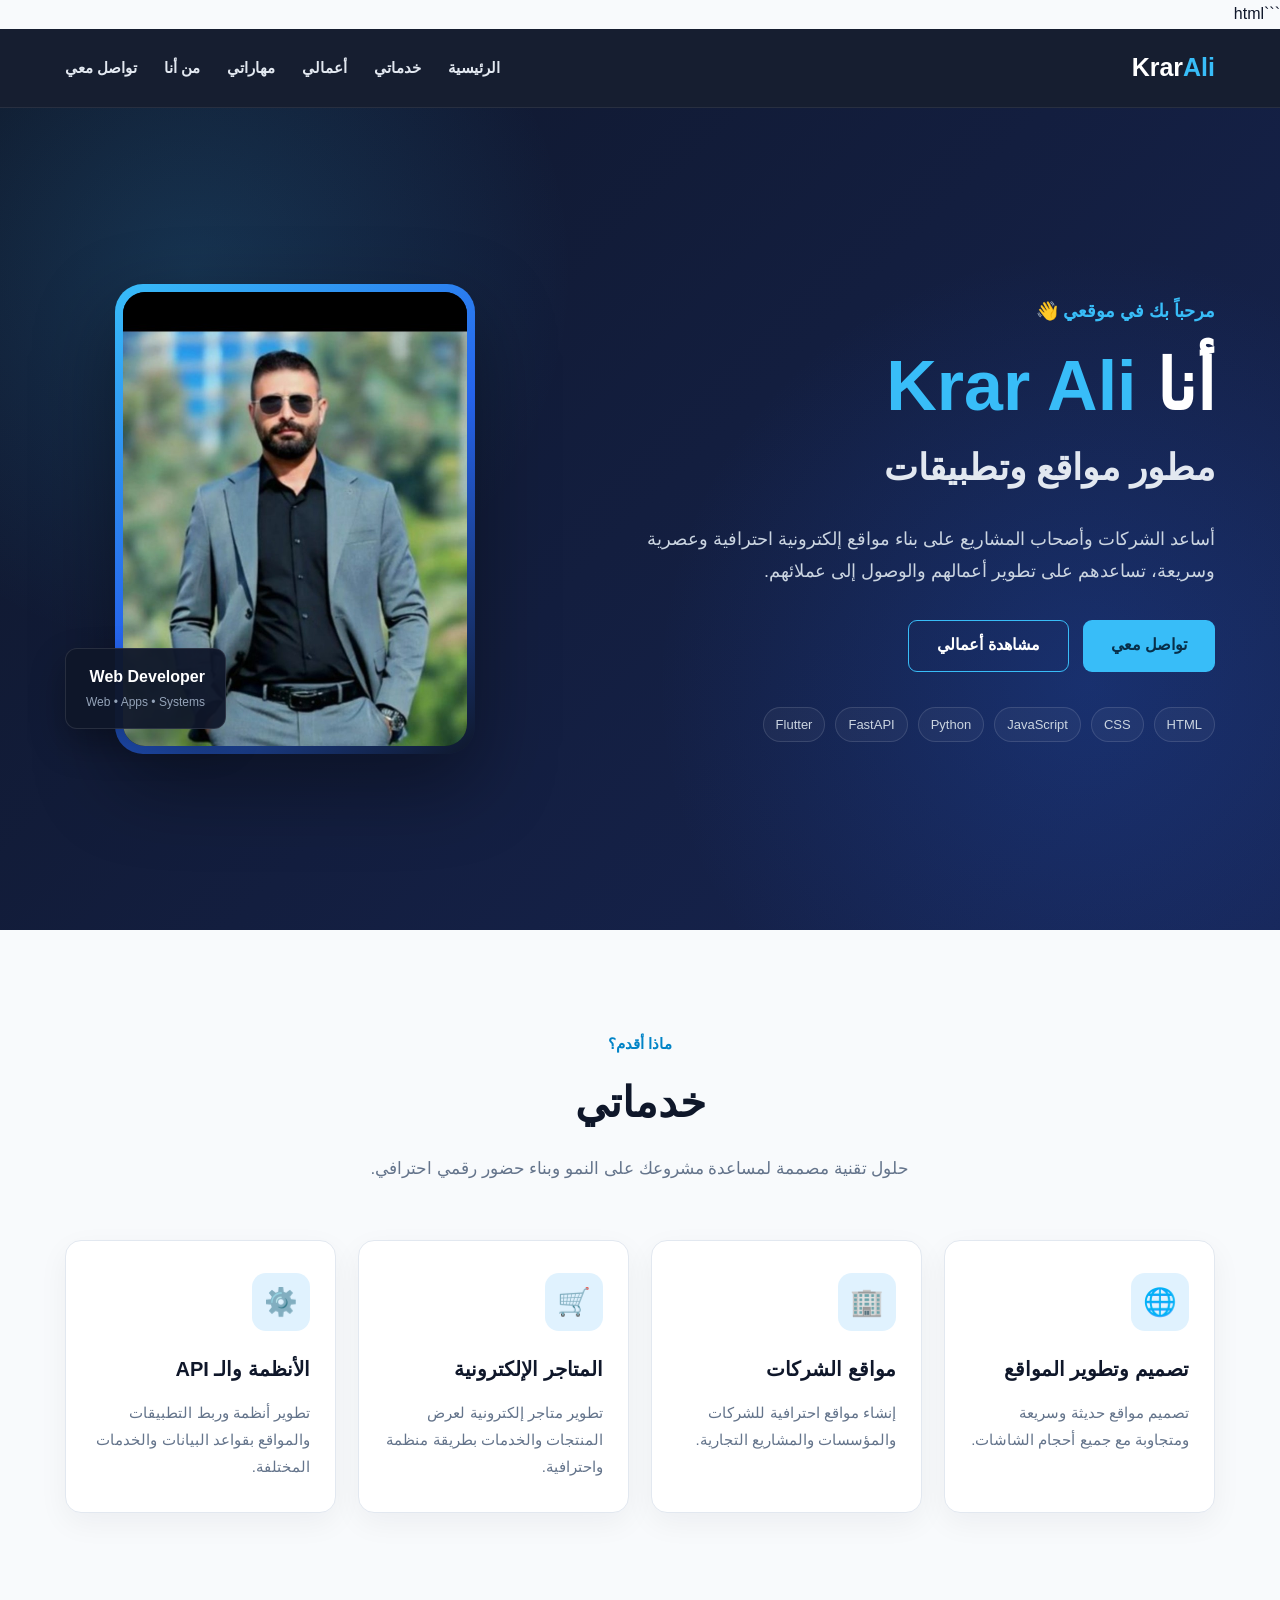
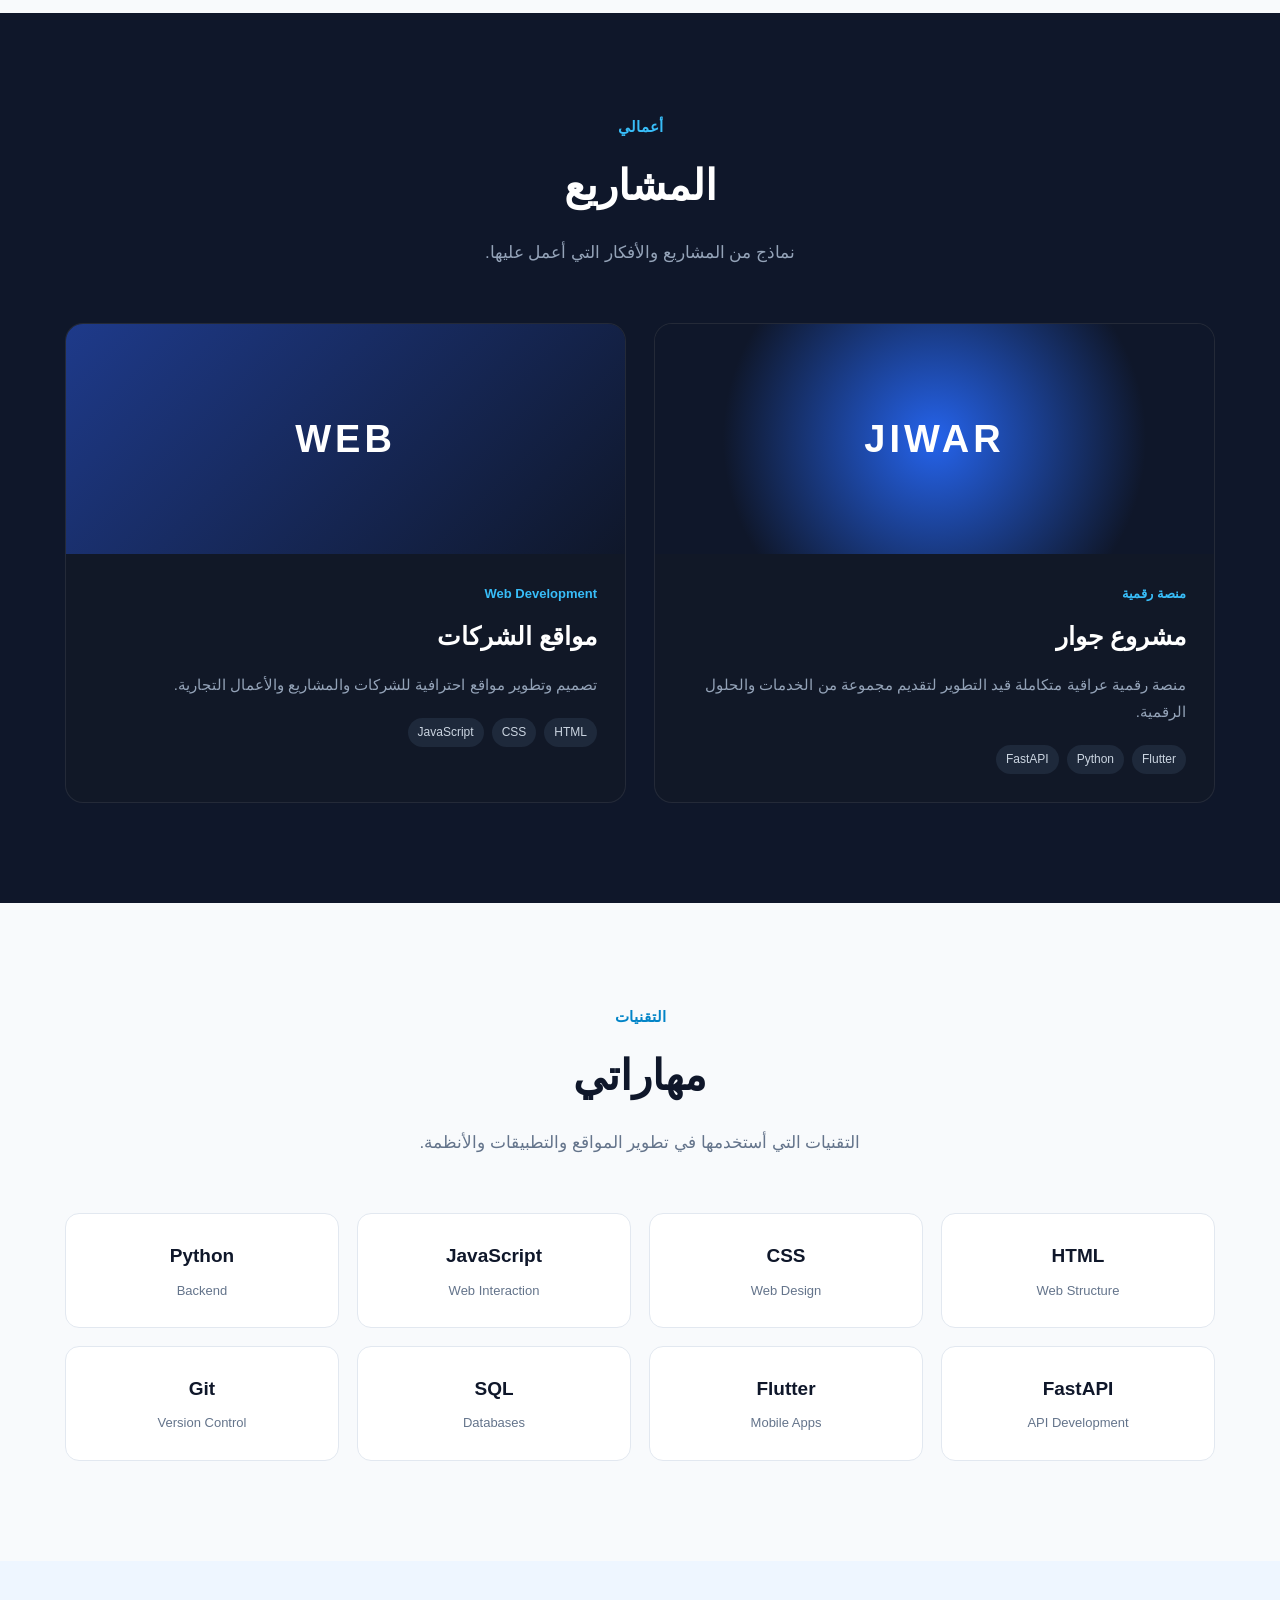
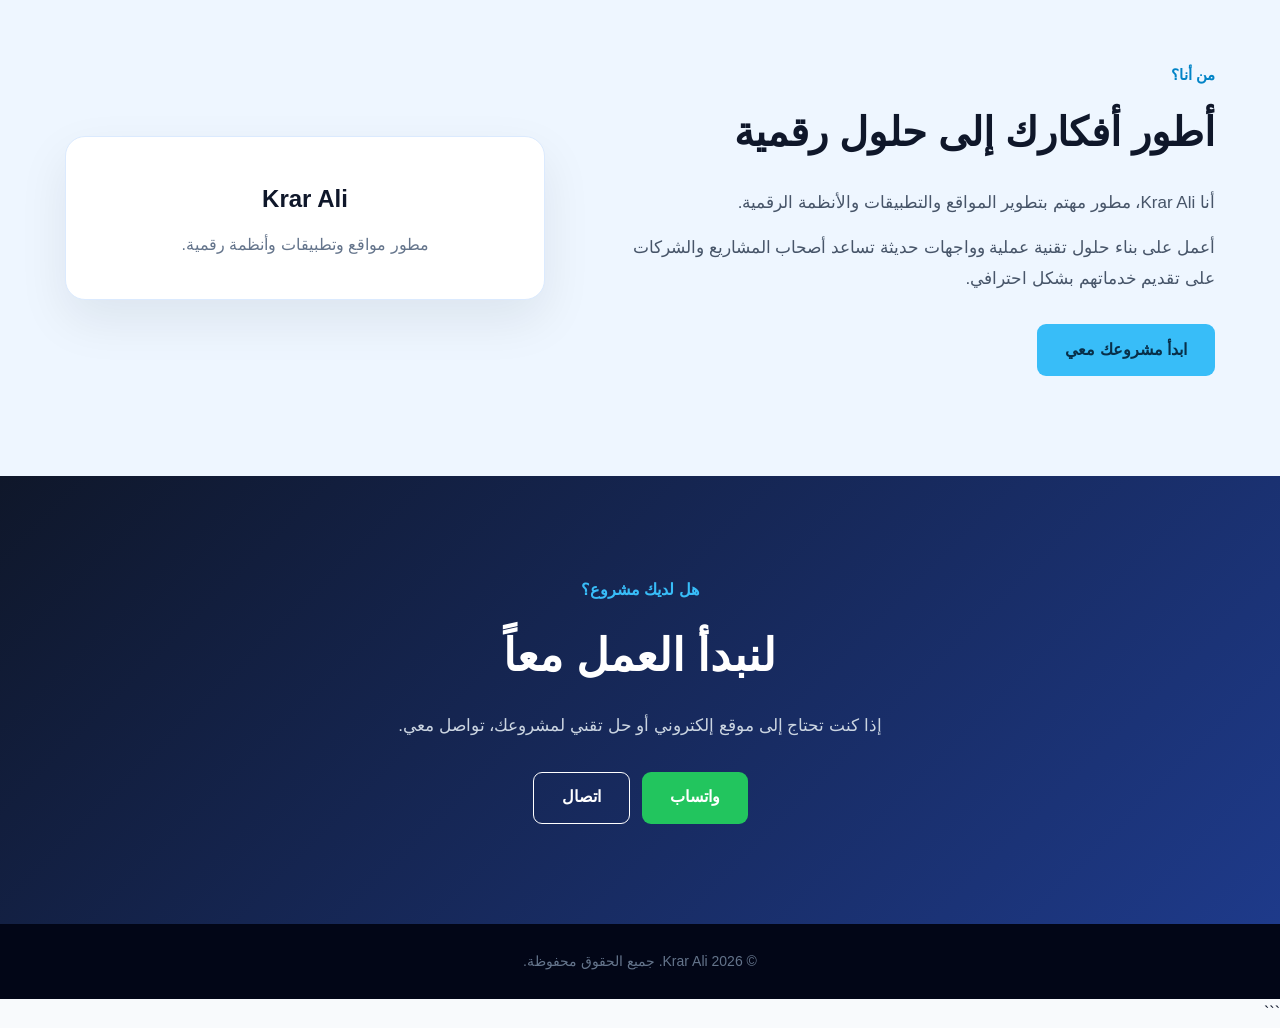
==== index.html @ bf72c44e "Initial portfolio" ====
```html
<!DOCTYPE html>
<html lang="ar" dir="rtl">

<head>
    <meta charset="UTF-8">
    <meta name="viewport" content="width=device-width, initial-scale=1.0">

    <meta
        name="description"
        content="Krar Ali - مطور مواقع وتطبيقات وأنظمة رقمية"
    >

    <meta
        name="author"
        content="Krar Ali"
    >

    <title>Krar Ali | مطور مواقع وتطبيقات</title>

    <link rel="stylesheet" href="style.css">
</head>

<body>

    <!-- =========================================
         Header
    ========================================== -->

    <header class="header">

        <div class="container nav-container">

            <a href="#home" class="logo">
                Krar<span>Ali</span>
            </a>

            <nav class="navbar">

                <a href="#home">الرئيسية</a>
                <a href="#services">خدماتي</a>
                <a href="#projects">أعمالي</a>
                <a href="#skills">مهاراتي</a>
                <a href="#about">من أنا</a>
                <a href="#contact">تواصل معي</a>

            </nav>

        </div>

    </header>


    <!-- =========================================
         Main
    ========================================== -->

    <main>


        <!-- =====================================
             Hero
        ====================================== -->

        <section id="home" class="hero">

            <div class="container hero-container">

                <div class="hero-content">

                    <span class="hero-small-title">
                        مرحباً بك في موقعي 👋
                    </span>

                    <h1>
                        أنا <span>Krar Ali</span>
                    </h1>

                    <h2>
                        مطور مواقع وتطبيقات
                    </h2>

                    <p class="hero-description">
                        أساعد الشركات وأصحاب المشاريع على بناء
                        مواقع إلكترونية احترافية وعصرية وسريعة،
                        تساعدهم على تطوير أعمالهم والوصول إلى عملائهم.
                    </p>


                    <div class="hero-buttons">

                        <a
                            href="#contact"
                            class="btn btn-primary"
                        >
                            تواصل معي
                        </a>

                        <a
                            href="#projects"
                            class="btn btn-outline"
                        >
                            مشاهدة أعمالي
                        </a>

                    </div>


                    <div class="hero-tech">

                        <span>HTML</span>
                        <span>CSS</span>
                        <span>JavaScript</span>
                        <span>Python</span>
                        <span>FastAPI</span>
                        <span>Flutter</span>

                    </div>

                </div>


                <!-- =================================
                     Profile Image
                ================================== -->

                <div class="hero-profile">

                    <div class="profile-frame">

                        <img
                            src="images/23617.jpg"
                            alt="Krar Ali - مطور مواقع وتطبيقات"
                            class="profile-image"
                        >

                    </div>


                    <div class="profile-badge">

                        <strong>
                            Web Developer
                        </strong>

                        <span>
                            Web • Apps • Systems
                        </span>

                    </div>

                </div>

            </div>

        </section>


        <!-- =====================================
             Services
        ====================================== -->

        <section id="services" class="section">

            <div class="container">

                <div class="section-title">

                    <span>
                        ماذا أقدم؟
                    </span>

                    <h2>
                        خدماتي
                    </h2>

                    <p>
                        حلول تقنية مصممة لمساعدة مشروعك على النمو
                        وبناء حضور رقمي احترافي.
                    </p>

                </div>


                <div class="services-grid">


                    <article class="service-card">

                        <div class="service-icon">
                            🌐
                        </div>

                        <h3>
                            تصميم وتطوير المواقع
                        </h3>

                        <p>
                            تصميم مواقع حديثة وسريعة ومتجاوبة
                            مع جميع أحجام الشاشات.
                        </p>

                    </article>


                    <article class="service-card">

                        <div class="service-icon">
                            🏢
                        </div>

                        <h3>
                            مواقع الشركات
                        </h3>

                        <p>
                            إنشاء مواقع احترافية للشركات والمؤسسات
                            والمشاريع التجارية.
                        </p>

                    </article>


                    <article class="service-card">

                        <div class="service-icon">
                            🛒
                        </div>

                        <h3>
                            المتاجر الإلكترونية
                        </h3>

                        <p>
                            تطوير متاجر إلكترونية لعرض المنتجات
                            والخدمات بطريقة منظمة واحترافية.
                        </p>

                    </article>


                    <article class="service-card">

                        <div class="service-icon">
                            ⚙️
                        </div>

                        <h3>
                            الأنظمة والـ API
                        </h3>

                        <p>
                            تطوير أنظمة وربط التطبيقات والمواقع
                            بقواعد البيانات والخدمات المختلفة.
                        </p>

                    </article>

                </div>

            </div>

        </section>


        <!-- =====================================
             Projects
        ====================================== -->

        <section
            id="projects"
            class="section section-dark"
        >

            <div class="container">

                <div class="section-title">

                    <span>
                        أعمالي
                    </span>

                    <h2>
                        المشاريع
                    </h2>

                    <p>
                        نماذج من المشاريع والأفكار التي أعمل عليها.
                    </p>

                </div>


                <div class="projects-grid">


                    <!-- مشروع جوار -->

                    <article class="project-card">

                        <div class="project-image project-jiwar">

                            <span>
                                JIWAR
                            </span>

                        </div>


                        <div class="project-content">

                            <span class="project-category">
                                منصة رقمية
                            </span>

                            <h3>
                                مشروع جوار
                            </h3>

                            <p>
                                منصة رقمية عراقية متكاملة قيد التطوير
                                لتقديم مجموعة من الخدمات والحلول الرقمية.
                            </p>


                            <div class="project-tags">

                                <span>
                                    Flutter
                                </span>

                                <span>
                                    Python
                                </span>

                                <span>
                                    FastAPI
                                </span>

                            </div>

                        </div>

                    </article>


                    <!-- مشروع المواقع -->

                    <article class="project-card">

                        <div class="project-image">

                            <span>
                                WEB
                            </span>

                        </div>


                        <div class="project-content">

                            <span class="project-category">
                                Web Development
                            </span>

                            <h3>
                                مواقع الشركات
                            </h3>

                            <p>
                                تصميم وتطوير مواقع احترافية للشركات
                                والمشاريع والأعمال التجارية.
                            </p>


                            <div class="project-tags">

                                <span>
                                    HTML
                                </span>

                                <span>
                                    CSS
                                </span>

                                <span>
                                    JavaScript
                                </span>

                            </div>

                        </div>

                    </article>

                </div>

            </div>

        </section>


        <!-- =====================================
             Skills
        ====================================== -->

        <section id="skills" class="section">

            <div class="container">

                <div class="section-title">

                    <span>
                        التقنيات
                    </span>

                    <h2>
                        مهاراتي
                    </h2>

                    <p>
                        التقنيات التي أستخدمها في تطوير المواقع
                        والتطبيقات والأنظمة.
                    </p>

                </div>


                <div class="skills-grid">


                    <div class="skill">

                        <strong>
                            HTML
                        </strong>

                        <span>
                            Web Structure
                        </span>

                    </div>


                    <div class="skill">

                        <strong>
                            CSS
                        </strong>

                        <span>
                            Web Design
                        </span>

                    </div>


                    <div class="skill">

                        <strong>
                            JavaScript
                        </strong>

                        <span>
                            Web Interaction
                        </span>

                    </div>


                    <div class="skill">

                        <strong>
                            Python
                        </strong>

                        <span>
                            Backend
                        </span>

                    </div>


                    <div class="skill">

                        <strong>
                            FastAPI
                        </strong>

                        <span>
                            API Development
                        </span>

                    </div>


                    <div class="skill">

                        <strong>
                            Flutter
                        </strong>

                        <span>
                            Mobile Apps
                        </span>

                    </div>


                    <div class="skill">

                        <strong>
                            SQL
                        </strong>

                        <span>
                            Databases
                        </span>

                    </div>


                    <div class="skill">

                        <strong>
                            Git
                        </strong>

                        <span>
                            Version Control
                        </span>

                    </div>

                </div>

            </div>

        </section>


        <!-- =====================================
             About
        ====================================== -->

        <section
            id="about"
            class="section about-section"
        >

            <div class="container about-container">


                <div class="about-content">

                    <span class="section-label">
                        من أنا؟
                    </span>

                    <h2>
                        أطور أفكارك إلى حلول رقمية
                    </h2>

                    <p>
                        أنا Krar Ali، مطور مهتم بتطوير المواقع
                        والتطبيقات والأنظمة الرقمية.
                    </p>

                    <p>
                        أعمل على بناء حلول تقنية عملية وواجهات
                        حديثة تساعد أصحاب المشاريع والشركات
                        على تقديم خدماتهم بشكل احترافي.
                    </p>

                    <a
                        href="#contact"
                        class="btn btn-primary"
                    >
                        ابدأ مشروعك معي
                    </a>

                </div>


                <div class="about-box">

                    <h3>
                        Krar Ali
                    </h3>

                    <p>
                        مطور مواقع وتطبيقات وأنظمة رقمية.
                    </p>

                </div>

            </div>

        </section>


        <!-- =====================================
             Contact
        ====================================== -->

        <section
            id="contact"
            class="contact-section"
        >

            <div class="container">

                <div class="contact-content">

                    <span>
                        هل لديك مشروع؟
                    </span>

                    <h2>
                        لنبدأ العمل معاً
                    </h2>

                    <p>
                        إذا كنت تحتاج إلى موقع إلكتروني أو
                        حل تقني لمشروعك، تواصل معي.
                    </p>


                    <div class="contact-buttons">

                        <a
                            href="https://wa.me/9647760785695"
                            target="_blank"
                            rel="noopener noreferrer"
                            class="btn btn-whatsapp"
                        >
                            واتساب
                        </a>


                        <a
                            href="tel:+9647760785695"
                            class="btn btn-outline-light"
                        >
                            اتصال
                        </a>

                    </div>

                </div>

            </div>

        </section>

    </main>


    <!-- =========================================
         Footer
    ========================================== -->

    <footer class="footer">

        <div class="container">

            <p>
                © 2026 Krar Ali. جميع الحقوق محفوظة.
            </p>

        </div>

    </footer>


    <!-- JavaScript -->

    <script src="script.js"></script>

</body>

</html>
```
---- style.css ----
/* =========================================
   Reset
========================================= */

* {
    margin: 0;
    padding: 0;
    box-sizing: border-box;
}

html {
    scroll-behavior: smooth;
}

body {
    font-family: Arial, "Tahoma", sans-serif;
    background: #f8fafc;
    color: #0f172a;
    line-height: 1.8;
}

a {
    text-decoration: none;
}

img {
    display: block;
    max-width: 100%;
}

.container {
    width: min(1150px, 90%);
    margin: 0 auto;
}


/* =========================================
   Header
========================================= */

.header {
    position: sticky;
    top: 0;
    z-index: 1000;

    background: rgba(15, 23, 42, 0.97);
    border-bottom: 1px solid rgba(255, 255, 255, 0.08);

    backdrop-filter: blur(12px);
}

.nav-container {
    min-height: 78px;

    display: flex;
    align-items: center;
    justify-content: space-between;
}

.logo {
    color: #ffffff;
    font-size: 25px;
    font-weight: 800;
}

.logo span {
    color: #38bdf8;
}

.navbar {
    display: flex;
    align-items: center;
    gap: 27px;
}

.navbar a {
    color: #e2e8f0;
    font-size: 15px;
    font-weight: 600;
    transition: color 0.3s ease;
}

.navbar a:hover {
    color: #38bdf8;
}


/* =========================================
   Hero
========================================= */

.hero {
    min-height: calc(100vh - 78px);

    display: flex;
    align-items: center;

    background:
        radial-gradient(
            circle at 15% 20%,
            rgba(56, 189, 248, 0.16),
            transparent 30%
        ),
        radial-gradient(
            circle at 85% 70%,
            rgba(37, 99, 235, 0.22),
            transparent 35%
        ),
        linear-gradient(
            135deg,
            #0f172a,
            #172554
        );

    color: #ffffff;
}

.hero-container {
    display: grid;
    grid-template-columns: 1.15fr 0.85fr;

    align-items: center;

    gap: 70px;

    padding: 80px 0;
}

.hero-content {
    max-width: 680px;
}

.hero-small-title {
    display: inline-block;

    color: #38bdf8;
    font-size: 18px;
    font-weight: 700;

    margin-bottom: 18px;
}

.hero h1 {
    font-size: clamp(45px, 6vw, 70px);
    line-height: 1.15;

    margin-bottom: 10px;
}

.hero h1 span {
    color: #38bdf8;
}

.hero h2 {
    color: #e2e8f0;

    font-size: clamp(25px, 3vw, 36px);

    margin-bottom: 22px;
}

.hero-description {
    color: #cbd5e1;
    font-size: 18px;

    max-width: 650px;

    margin-bottom: 32px;
}

.hero-buttons {
    display: flex;
    flex-wrap: wrap;
    gap: 14px;
}

.btn {
    min-height: 52px;

    display: inline-flex;
    align-items: center;
    justify-content: center;

    padding: 0 28px;

    border-radius: 9px;

    font-weight: 700;

    transition: 0.3s ease;
}

.btn-primary {
    background: #38bdf8;
    color: #082f49;
}

.btn-primary:hover {
    background: #7dd3fc;
    transform: translateY(-3px);
}

.btn-outline {
    color: #ffffff;
    border: 1px solid #38bdf8;
}

.btn-outline:hover {
    background: #38bdf8;
    color: #082f49;
}

.hero-tech {
    display: flex;
    flex-wrap: wrap;
    gap: 10px;

    margin-top: 35px;
}

.hero-tech span {
    padding: 5px 12px;

    border: 1px solid rgba(255, 255, 255, 0.12);
    border-radius: 20px;

    color: #cbd5e1;

    font-size: 13px;

    background: rgba(255, 255, 255, 0.04);
}


/* =========================================
   Profile
========================================= */

.hero-profile {
    position: relative;

    display: flex;
    align-items: center;
    justify-content: center;
}

.profile-frame {
    width: 360px;
    height: 470px;

    padding: 8px;

    border-radius: 28px;

    background:
        linear-gradient(
            145deg,
            #38bdf8,
            #2563eb,
            #0f172a
        );

    box-shadow:
        0 30px 80px rgba(0, 0, 0, 0.38);
}

.profile-image {
    width: 100%;
    height: 100%;

    object-fit: cover;
    object-position: center top;

    border-radius: 22px;

    background: #111827;
}

.profile-badge {
    position: absolute;

    bottom: 25px;
    left: 0;

    display: flex;
    flex-direction: column;

    padding: 14px 20px;

    border-radius: 12px;

    background: rgba(15, 23, 42, 0.95);

    border: 1px solid rgba(255, 255, 255, 0.1);

    box-shadow:
        0 15px 35px rgba(0, 0, 0, 0.3);
}

.profile-badge strong {
    color: #ffffff;
}

.profile-badge span {
    color: #94a3b8;
    font-size: 12px;
}


/* =========================================
   Sections
========================================= */

.section {
    padding: 100px 0;
}

.section-title {
    max-width: 650px;

    margin: 0 auto 55px;

    text-align: center;
}

.section-title > span,
.section-label {
    color: #0284c7;
    font-size: 15px;
    font-weight: 800;
}

.section-title h2 {
    font-size: 42px;
    margin: 8px 0 14px;
}

.section-title p {
    color: #64748b;
    font-size: 17px;
}


/* =========================================
   Services
========================================= */

.services-grid {
    display: grid;
    grid-template-columns: repeat(4, 1fr);

    gap: 22px;
}

.service-card {
    padding: 32px 25px;

    background: #ffffff;

    border: 1px solid #e2e8f0;
    border-radius: 16px;

    box-shadow:
        0 10px 30px rgba(15, 23, 42, 0.05);

    transition: 0.3s ease;
}

.service-card:hover {
    transform: translateY(-8px);

    border-color: #7dd3fc;

    box-shadow:
        0 20px 40px rgba(15, 23, 42, 0.10);
}

.service-icon {
    width: 58px;
    height: 58px;

    display: flex;
    align-items: center;
    justify-content: center;

    margin-bottom: 20px;

    border-radius: 14px;

    background: #e0f2fe;

    font-size: 27px;
}

.service-card h3 {
    font-size: 20px;
    margin-bottom: 12px;
}

.service-card p {
    color: #64748b;
    font-size: 15px;
}


/* =========================================
   Projects
========================================= */

.section-dark {
    background: #0f172a;
    color: #ffffff;
}

.section-dark .section-title p {
    color: #94a3b8;
}

.section-dark .section-title > span {
    color: #38bdf8;
}

.projects-grid {
    display: grid;
    grid-template-columns: repeat(2, 1fr);

    gap: 28px;
}

.project-card {
    overflow: hidden;

    border: 1px solid rgba(255, 255, 255, 0.08);
    border-radius: 18px;

    background: #111827;
}

.project-image {
    height: 230px;

    display: flex;
    align-items: center;
    justify-content: center;

    background:
        linear-gradient(
            135deg,
            #1e3a8a,
            #0f172a
        );
}

.project-image span {
    color: #ffffff;

    font-size: 38px;
    font-weight: 900;

    letter-spacing: 4px;
}

.project-jiwar {
    background:
        radial-gradient(
            circle,
            #2563eb,
            #0f172a 70%
        );
}

.project-content {
    padding: 28px;
}

.project-category {
    color: #38bdf8;
    font-size: 13px;
    font-weight: 700;
}

.project-content h3 {
    font-size: 25px;
    margin: 8px 0 12px;
}

.project-content p {
    color: #94a3b8;
    font-size: 15px;

    margin-bottom: 20px;
}

.project-tags {
    display: flex;
    flex-wrap: wrap;
    gap: 8px;
}

.project-tags span {
    padding: 4px 10px;

    border-radius: 15px;

    background: #1e293b;

    color: #cbd5e1;

    font-size: 12px;
}


/* =========================================
   Skills
========================================= */

.skills-grid {
    display: grid;
    grid-template-columns: repeat(4, 1fr);

    gap: 18px;
}

.skill {
    padding: 25px;

    background: #ffffff;

    border: 1px solid #e2e8f0;
    border-radius: 14px;

    text-align: center;

    transition: 0.3s ease;
}

.skill:hover {
    transform: translateY(-5px);
    border-color: #38bdf8;
}

.skill strong {
    display: block;

    color: #0f172a;

    font-size: 19px;

    margin-bottom: 5px;
}

.skill span {
    color: #64748b;
    font-size: 13px;
}


/* =========================================
   About
========================================= */

.about-section {
    background: #eef6ff;
}

.about-container {
    display: grid;

    grid-template-columns: 1fr 0.8fr;

    align-items: center;

    gap: 70px;
}

.about-content h2 {
    font-size: 40px;
    margin: 8px 0 20px;
}

.about-content p {
    color: #475569;
    font-size: 17px;
    margin-bottom: 15px;
}

.about-content .btn {
    margin-top: 15px;
}

.about-box {
    padding: 40px;

    background: #ffffff;

    border: 1px solid #dbeafe;
    border-radius: 20px;

    box-shadow:
        0 20px 50px rgba(15, 23, 42, 0.08);

    text-align: center;
}

.about-box h3 {
    font-size: 24px;
    margin-bottom: 10px;
}

.about-box p {
    color: #64748b;
}


/* =========================================
   Contact
========================================= */

.contact-section {
    padding: 100px 0;

    background:
        linear-gradient(
            135deg,
            #0f172a,
            #1e3a8a
        );

    color: #ffffff;

    text-align: center;
}

.contact-content {
    max-width: 700px;
    margin: auto;
}

.contact-content > span {
    color: #38bdf8;
    font-weight: 800;
}

.contact-content h2 {
    font-size: 45px;
    margin: 10px 0 15px;
}

.contact-content p {
    color: #cbd5e1;
    font-size: 17px;
    margin-bottom: 30px;
}

.contact-buttons {
    display: flex;
    justify-content: center;
    gap: 12px;
    flex-wrap: wrap;
}

.btn-whatsapp {
    background: #22c55e;
    color: #ffffff;
}

.btn-whatsapp:hover {
    background: #16a34a;
    transform: translateY(-3px);
}

.btn-outline-light {
    color: #ffffff;
    border: 1px solid #ffffff;
}

.btn-outline-light:hover {
    background: #ffffff;
    color: #0f172a;
}


/* =========================================
   Footer
========================================= */

.footer {
    padding: 25px 0;

    background: #020617;

    color: #64748b;

    text-align: center;

    font-size: 14px;
}


/* =========================================
   Responsive
========================================= */

@media (max-width: 1000px) {

    .navbar {
        gap: 15px;
    }

    .hero-container {
        grid-template-columns: 1fr;
        text-align: center;
    }

    .hero-content {
        margin: 0 auto;
    }

    .hero-buttons,
    .hero-tech {
        justify-content: center;
    }

    .hero-profile {
        margin-top: 10px;
    }

    .services-grid {
        grid-template-columns: repeat(2, 1fr);
    }

    .skills-grid {
        grid-template-columns: repeat(2, 1fr);
    }

    .about-container {
        grid-template-columns: 1fr;
    }
}


@media (max-width: 700px) {

    .nav-container {
        flex-direction: column;
        gap: 12px;
        padding: 18px 0;
    }

    .navbar {
        flex-wrap: wrap;
        justify-content: center;
        gap: 10px 16px;
    }

    .navbar a {
        font-size: 13px;
    }

    .hero {
        min-height: auto;
    }

    .hero-container {
        padding: 65px 0;
    }

    .hero h1 {
        font-size: 44px;
    }

    .hero h2 {
        font-size: 26px;
    }

    .hero-description {
        font-size: 16px;
    }

    .profile-frame {
        width: 290px;
        height: 380px;
    }

    .profile-badge {
        left: 5px;
        bottom: 18px;
    }

    .section {
        padding: 75px 0;
    }

    .section-title h2 {
        font-size: 34px;
    }

    .services-grid,
    .projects-grid,
    .skills-grid {
        grid-template-columns: 1fr;
    }

    .about-content h2 {
        font-size: 32px;
    }

    .contact-content h2 {
        font-size: 35px;
    }
}
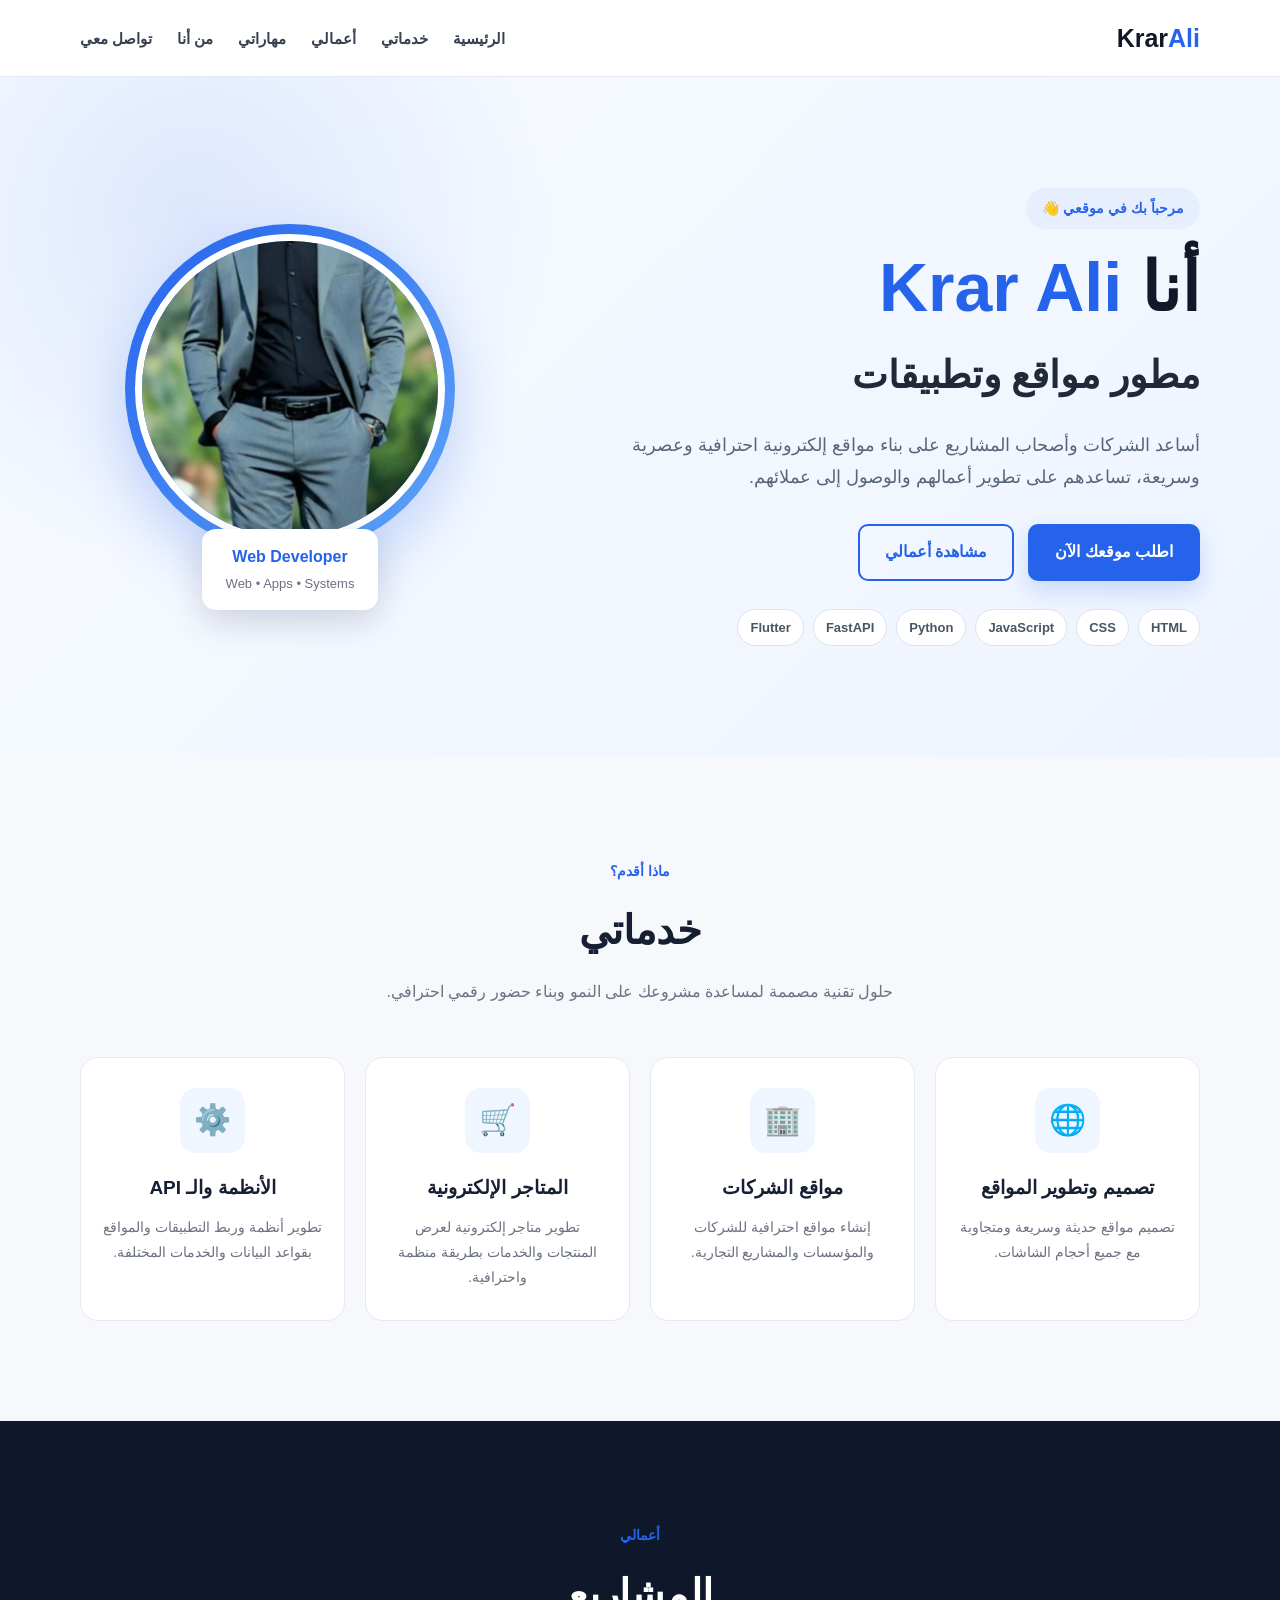
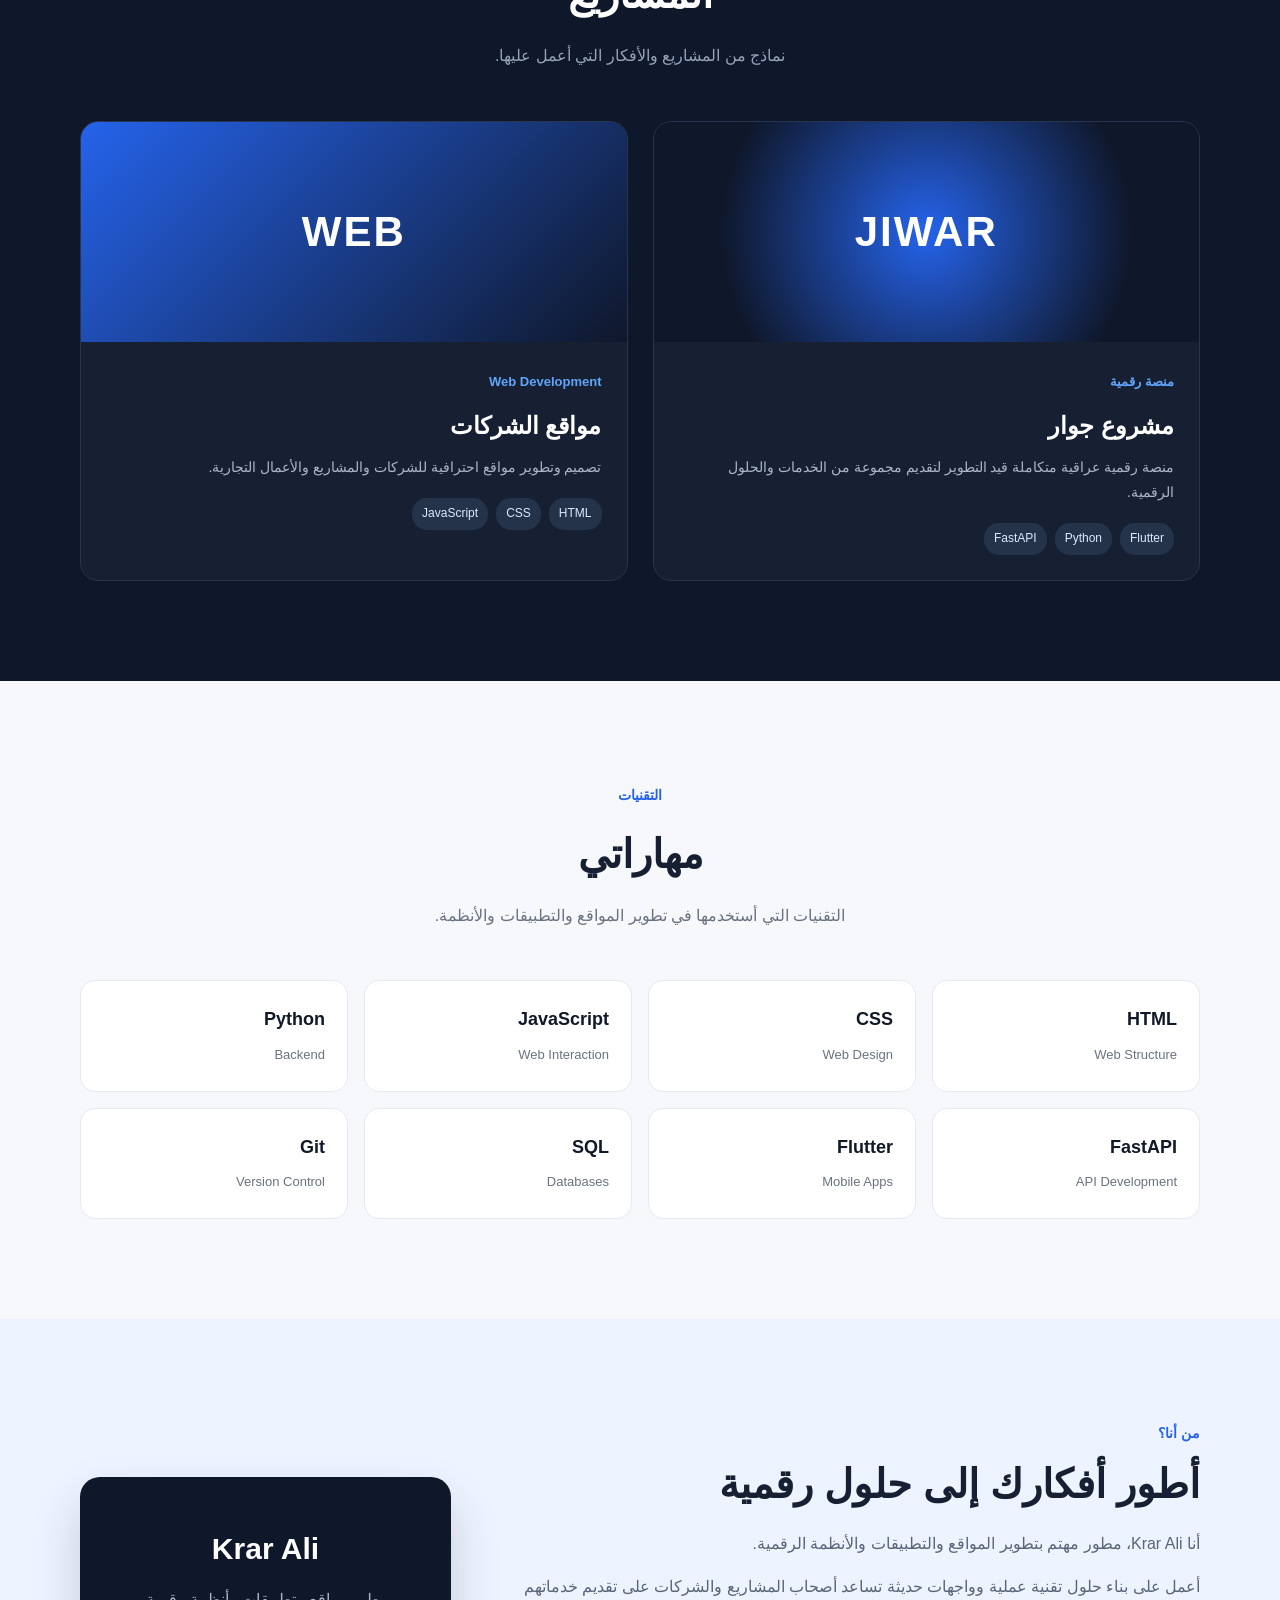
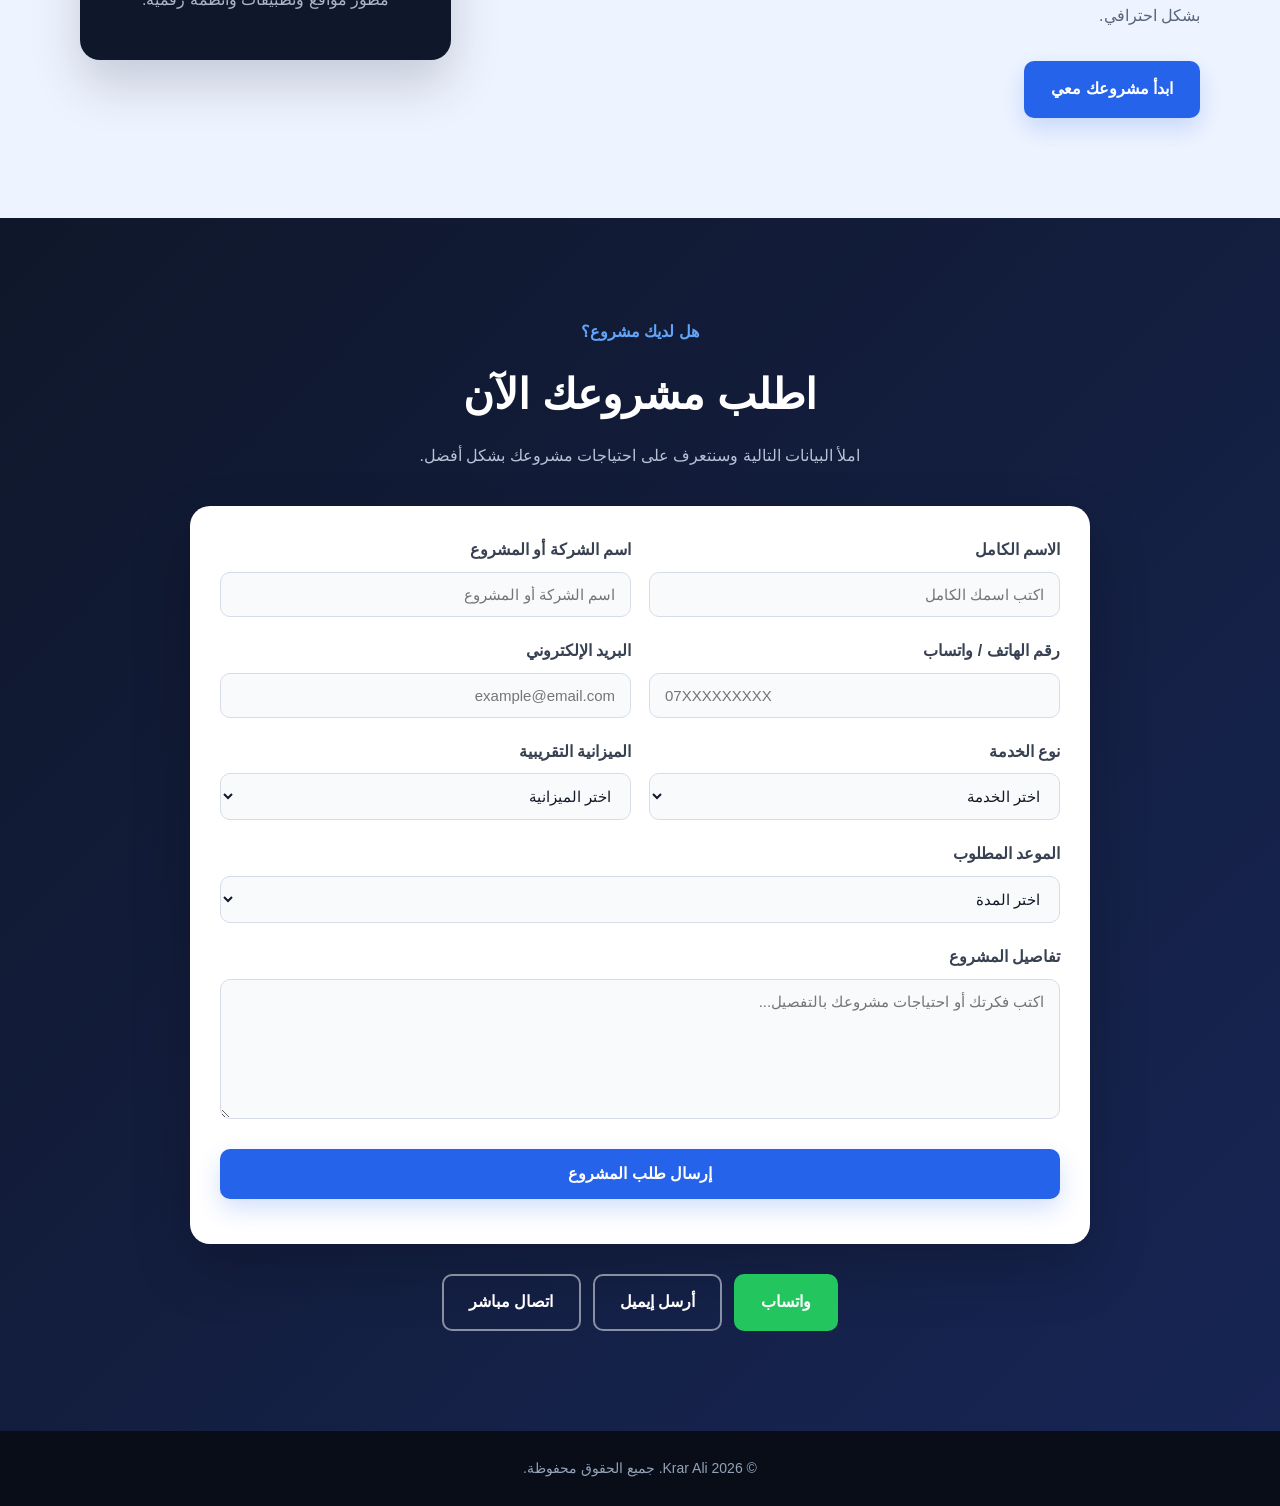
==== commit 93debe87: "Prepare project for deployment" ====
--- a/index.html
+++ b/index.html
@@ -1,4 +1,3 @@
-```html
 <!DOCTYPE html>
 <html lang="ar" dir="rtl">
 
@@ -8,13 +7,10 @@
 
     <meta
         name="description"
-        content="Krar Ali - مطور مواقع وتطبيقات وأنظمة رقمية"
+        content="Krar Ali - مطور مواقع وتطبيقات وأنظمة رقمية. تصميم وتطوير مواقع الشركات والمتاجر والأنظمة والتطبيقات."
     >
 
-    <meta
-        name="author"
-        content="Krar Ali"
-    >
+    <meta name="author" content="Krar Ali">
 
     <title>Krar Ali | مطور مواقع وتطبيقات</title>
 
@@ -23,12 +19,8 @@
 
 <body>
 
-    <!-- =========================================
-         Header
-    ========================================== -->
-
+    <!-- Header -->
     <header class="header">
-
         <div class="container nav-container">
 
             <a href="#home" class="logo">
@@ -36,32 +28,21 @@
             </a>
 
             <nav class="navbar">
-
                 <a href="#home">الرئيسية</a>
                 <a href="#services">خدماتي</a>
                 <a href="#projects">أعمالي</a>
                 <a href="#skills">مهاراتي</a>
                 <a href="#about">من أنا</a>
                 <a href="#contact">تواصل معي</a>
-
             </nav>
 
         </div>
-
     </header>
 
 
-    <!-- =========================================
-         Main
-    ========================================== -->
-
     <main>
 
-
-        <!-- =====================================
-             Hero
-        ====================================== -->
-
+        <!-- Hero -->
         <section id="home" class="hero">
 
             <div class="container hero-container">
@@ -86,43 +67,29 @@
                         تساعدهم على تطوير أعمالهم والوصول إلى عملائهم.
                     </p>
 
-
                     <div class="hero-buttons">
 
-                        <a
-                            href="#contact"
-                            class="btn btn-primary"
-                        >
-                            تواصل معي
+                        <a href="#contact" class="btn btn-primary">
+                            اطلب موقعك الآن
                         </a>
 
-                        <a
-                            href="#projects"
-                            class="btn btn-outline"
-                        >
+                        <a href="#projects" class="btn btn-outline">
                             مشاهدة أعمالي
                         </a>
 
                     </div>
 
-
                     <div class="hero-tech">
-
                         <span>HTML</span>
                         <span>CSS</span>
                         <span>JavaScript</span>
                         <span>Python</span>
                         <span>FastAPI</span>
                         <span>Flutter</span>
-
-                    </div>
-
-                </div>
-
-
-                <!-- =================================
-                     Profile Image
-                ================================== -->
+                    </div>
+
+                </div>
+
 
                 <div class="hero-profile">
 
@@ -136,7 +103,6 @@
 
                     </div>
 
-
                     <div class="profile-badge">
 
                         <strong>
@@ -156,10 +122,7 @@
         </section>
 
 
-        <!-- =====================================
-             Services
-        ====================================== -->
-
+        <!-- Services -->
         <section id="services" class="section">
 
             <div class="container">
@@ -184,7 +147,6 @@
 
                 <div class="services-grid">
 
-
                     <article class="service-card">
 
                         <div class="service-icon">
@@ -263,14 +225,8 @@
         </section>
 
 
-        <!-- =====================================
-             Projects
-        ====================================== -->
-
-        <section
-            id="projects"
-            class="section section-dark"
-        >
+        <!-- Projects -->
+        <section id="projects" class="section section-dark">
 
             <div class="container">
 
@@ -292,9 +248,6 @@
 
 
                 <div class="projects-grid">
-
-
-                    <!-- مشروع جوار -->
 
                     <article class="project-card">
 
@@ -322,7 +275,6 @@
                                 لتقديم مجموعة من الخدمات والحلول الرقمية.
                             </p>
 
-
                             <div class="project-tags">
 
                                 <span>
@@ -343,8 +295,6 @@
 
                     </article>
 
-
-                    <!-- مشروع المواقع -->
 
                     <article class="project-card">
 
@@ -372,7 +322,6 @@
                                 والمشاريع والأعمال التجارية.
                             </p>
 
-
                             <div class="project-tags">
 
                                 <span>
@@ -400,10 +349,7 @@
         </section>
 
 
-        <!-- =====================================
-             Skills
-        ====================================== -->
-
+        <!-- Skills -->
         <section id="skills" class="section">
 
             <div class="container">
@@ -428,108 +374,44 @@
 
                 <div class="skills-grid">
 
-
                     <div class="skill">
-
-                        <strong>
-                            HTML
-                        </strong>
-
-                        <span>
-                            Web Structure
-                        </span>
-
-                    </div>
-
+                        <strong>HTML</strong>
+                        <span>Web Structure</span>
+                    </div>
 
                     <div class="skill">
-
-                        <strong>
-                            CSS
-                        </strong>
-
-                        <span>
-                            Web Design
-                        </span>
-
-                    </div>
-
+                        <strong>CSS</strong>
+                        <span>Web Design</span>
+                    </div>
 
                     <div class="skill">
-
-                        <strong>
-                            JavaScript
-                        </strong>
-
-                        <span>
-                            Web Interaction
-                        </span>
-
-                    </div>
-
+                        <strong>JavaScript</strong>
+                        <span>Web Interaction</span>
+                    </div>
 
                     <div class="skill">
-
-                        <strong>
-                            Python
-                        </strong>
-
-                        <span>
-                            Backend
-                        </span>
-
-                    </div>
-
+                        <strong>Python</strong>
+                        <span>Backend</span>
+                    </div>
 
                     <div class="skill">
-
-                        <strong>
-                            FastAPI
-                        </strong>
-
-                        <span>
-                            API Development
-                        </span>
-
-                    </div>
-
+                        <strong>FastAPI</strong>
+                        <span>API Development</span>
+                    </div>
 
                     <div class="skill">
-
-                        <strong>
-                            Flutter
-                        </strong>
-
-                        <span>
-                            Mobile Apps
-                        </span>
-
-                    </div>
-
+                        <strong>Flutter</strong>
+                        <span>Mobile Apps</span>
+                    </div>
 
                     <div class="skill">
-
-                        <strong>
-                            SQL
-                        </strong>
-
-                        <span>
-                            Databases
-                        </span>
-
-                    </div>
-
+                        <strong>SQL</strong>
+                        <span>Databases</span>
+                    </div>
 
                     <div class="skill">
-
-                        <strong>
-                            Git
-                        </strong>
-
-                        <span>
-                            Version Control
-                        </span>
-
+                        <strong>Git</strong>
+                        <span>Version Control</span>
                     </div>
 
                 </div>
@@ -539,17 +421,10 @@
         </section>
 
 
-        <!-- =====================================
-             About
-        ====================================== -->
-
-        <section
-            id="about"
-            class="section about-section"
-        >
+        <!-- About -->
+        <section id="about" class="section about-section">
 
             <div class="container about-container">
-
 
                 <div class="about-content">
 
@@ -572,10 +447,7 @@
                         على تقديم خدماتهم بشكل احترافي.
                     </p>
 
-                    <a
-                        href="#contact"
-                        class="btn btn-primary"
-                    >
+                    <a href="#contact" class="btn btn-primary">
                         ابدأ مشروعك معي
                     </a>
 
@@ -599,14 +471,8 @@
         </section>
 
 
-        <!-- =====================================
-             Contact
-        ====================================== -->
-
-        <section
-            id="contact"
-            class="contact-section"
-        >
+        <!-- Contact -->
+        <section id="contact" class="contact-section">
 
             <div class="container">
 
@@ -617,13 +483,262 @@
                     </span>
 
                     <h2>
-                        لنبدأ العمل معاً
+                        اطلب مشروعك الآن
                     </h2>
 
                     <p>
-                        إذا كنت تحتاج إلى موقع إلكتروني أو
-                        حل تقني لمشروعك، تواصل معي.
+                        املأ البيانات التالية وسنتعرف على احتياجات
+                        مشروعك بشكل أفضل.
                     </p>
+
+
+                    <form
+                        class="project-form"
+                        id="projectForm"
+                    >
+
+                        <div class="form-row">
+
+                            <div class="form-group">
+
+                                <label for="fullName">
+                                    الاسم الكامل
+                                </label>
+
+                                <input
+                                    type="text"
+                                    id="fullName"
+                                    name="fullName"
+                                    placeholder="اكتب اسمك الكامل"
+                                    required
+                                >
+
+                            </div>
+
+
+                            <div class="form-group">
+
+                                <label for="companyName">
+                                    اسم الشركة أو المشروع
+                                </label>
+
+                                <input
+                                    type="text"
+                                    id="companyName"
+                                    name="companyName"
+                                    placeholder="اسم الشركة أو المشروع"
+                                >
+
+                            </div>
+
+                        </div>
+
+
+                        <div class="form-row">
+
+                            <div class="form-group">
+
+                                <label for="phone">
+                                    رقم الهاتف / واتساب
+                                </label>
+
+                                <input
+                                    type="tel"
+                                    id="phone"
+                                    name="phone"
+                                    placeholder="07XXXXXXXXX"
+                                    required
+                                >
+
+                            </div>
+
+
+                            <div class="form-group">
+
+                                <label for="email">
+                                    البريد الإلكتروني
+                                </label>
+
+                                <input
+                                    type="email"
+                                    id="email"
+                                    name="email"
+                                    placeholder="example@email.com"
+                                >
+
+                            </div>
+
+                        </div>
+
+
+                        <div class="form-row">
+
+                            <div class="form-group">
+
+                                <label for="service">
+                                    نوع الخدمة
+                                </label>
+
+                                <select
+                                    id="service"
+                                    name="service"
+                                    required
+                                >
+
+                                    <option value="">
+                                        اختر الخدمة
+                                    </option>
+
+                                    <option value="website">
+                                        تصميم موقع إلكتروني
+                                    </option>
+
+                                    <option value="company-website">
+                                        موقع شركة
+                                    </option>
+
+                                    <option value="ecommerce">
+                                        متجر إلكتروني
+                                    </option>
+
+                                    <option value="application">
+                                        تطبيق موبايل
+                                    </option>
+
+                                    <option value="system">
+                                        نظام إداري
+                                    </option>
+
+                                    <option value="api">
+                                        API وربط أنظمة
+                                    </option>
+
+                                    <option value="other">
+                                        خدمة أخرى
+                                    </option>
+
+                                </select>
+
+                            </div>
+
+
+                            <div class="form-group">
+
+                                <label for="budget">
+                                    الميزانية التقريبية
+                                </label>
+
+                                <select
+                                    id="budget"
+                                    name="budget"
+                                >
+
+                                    <option value="">
+                                        اختر الميزانية
+                                    </option>
+
+                                    <option value="under-500">
+                                        أقل من 500 ألف دينار
+                                    </option>
+
+                                    <option value="500-1000">
+                                        500 ألف - 1 مليون دينار
+                                    </option>
+
+                                    <option value="1000-2500">
+                                        1 - 2.5 مليون دينار
+                                    </option>
+
+                                    <option value="2500-5000">
+                                        2.5 - 5 مليون دينار
+                                    </option>
+
+                                    <option value="over-5000">
+                                        أكثر من 5 مليون دينار
+                                    </option>
+
+                                    <option value="unknown">
+                                        لا أعرف حالياً
+                                    </option>
+
+                                </select>
+
+                            </div>
+
+                        </div>
+
+
+                        <div class="form-group">
+
+                            <label for="deadline">
+                                الموعد المطلوب
+                            </label>
+
+                            <select
+                                id="deadline"
+                                name="deadline"
+                            >
+
+                                <option value="">
+                                    اختر المدة
+                                </option>
+
+                                <option value="urgent">
+                                    بأسرع وقت ممكن
+                                </option>
+
+                                <option value="1-2-weeks">
+                                    خلال أسبوع إلى أسبوعين
+                                </option>
+
+                                <option value="2-4-weeks">
+                                    خلال أسبوعين إلى شهر
+                                </option>
+
+                                <option value="1-3-months">
+                                    خلال شهر إلى ثلاثة أشهر
+                                </option>
+
+                                <option value="flexible">
+                                    الموعد مرن
+                                </option>
+
+                            </select>
+
+                        </div>
+
+
+                        <div class="form-group">
+
+                            <label for="projectDetails">
+                                تفاصيل المشروع
+                            </label>
+
+                            <textarea
+                                id="projectDetails"
+                                name="projectDetails"
+                                rows="6"
+                                placeholder="اكتب فكرتك أو احتياجات مشروعك بالتفصيل..."
+                                required
+                            ></textarea>
+
+                        </div>
+
+
+                        <button
+                            type="submit"
+                            class="btn btn-primary form-submit"
+                        >
+                            إرسال طلب المشروع
+                        </button>
+
+
+                        <p
+                            id="formMessage"
+                            class="form-message"
+                        ></p>
+
+                    </form>
 
 
                     <div class="contact-buttons">
@@ -639,10 +754,18 @@
 
 
                         <a
+                            href="mailto:kraralihussein4@gmail.com"
+                            class="btn btn-outline-light"
+                        >
+                            أرسل إيميل
+                        </a>
+
+
+                        <a
                             href="tel:+9647760785695"
                             class="btn btn-outline-light"
                         >
-                            اتصال
+                            اتصال مباشر
                         </a>
 
                     </div>
@@ -656,10 +779,7 @@
     </main>
 
 
-    <!-- =========================================
-         Footer
-    ========================================== -->
-
+    <!-- Footer -->
     <footer class="footer">
 
         <div class="container">
@@ -673,11 +793,8 @@
     </footer>
 
 
-    <!-- JavaScript -->
-
     <script src="script.js"></script>
 
 </body>
 
-</html>
-```
+</html>
--- a/style.css
+++ b/style.css
@@ -1,5 +1,6 @@
 /* =========================================
-   Reset
+   Krar Ali Portfolio
+   Main Styles
 ========================================= */
 
 * {
@@ -14,25 +15,26 @@
 
 body {
     font-family: Arial, "Tahoma", sans-serif;
-    background: #f8fafc;
-    color: #0f172a;
+    background: #f6f8fc;
+    color: #172033;
     line-height: 1.8;
+    direction: rtl;
 }
 
 a {
     text-decoration: none;
+    color: inherit;
 }
 
 img {
+    max-width: 100%;
     display: block;
-    max-width: 100%;
 }
 
 .container {
-    width: min(1150px, 90%);
+    width: min(1120px, 92%);
     margin: 0 auto;
 }
-
 
 /* =========================================
    Header
@@ -42,270 +44,212 @@
     position: sticky;
     top: 0;
     z-index: 1000;
-
-    background: rgba(15, 23, 42, 0.97);
-    border-bottom: 1px solid rgba(255, 255, 255, 0.08);
-
+    background: rgba(255, 255, 255, 0.96);
+    border-bottom: 1px solid #e5e9f2;
     backdrop-filter: blur(12px);
 }
 
 .nav-container {
-    min-height: 78px;
-
+    min-height: 76px;
     display: flex;
     align-items: center;
     justify-content: space-between;
+    gap: 30px;
 }
 
 .logo {
-    color: #ffffff;
     font-size: 25px;
     font-weight: 800;
+    color: #111827;
 }
 
 .logo span {
-    color: #38bdf8;
+    color: #2563eb;
 }
 
 .navbar {
     display: flex;
     align-items: center;
-    gap: 27px;
+    gap: 25px;
 }
 
 .navbar a {
-    color: #e2e8f0;
+    color: #374151;
     font-size: 15px;
     font-weight: 600;
-    transition: color 0.3s ease;
+    transition: 0.3s ease;
 }
 
 .navbar a:hover {
-    color: #38bdf8;
-}
-
+    color: #2563eb;
+}
 
 /* =========================================
    Hero
 ========================================= */
 
 .hero {
-    min-height: calc(100vh - 78px);
-
+    min-height: 680px;
     display: flex;
     align-items: center;
-
+    padding: 90px 0;
     background:
-        radial-gradient(
-            circle at 15% 20%,
-            rgba(56, 189, 248, 0.16),
-            transparent 30%
-        ),
-        radial-gradient(
-            circle at 85% 70%,
-            rgba(37, 99, 235, 0.22),
-            transparent 35%
-        ),
-        linear-gradient(
-            135deg,
-            #0f172a,
-            #172554
-        );
-
-    color: #ffffff;
+        radial-gradient(circle at 15% 20%, rgba(37, 99, 235, 0.12), transparent 30%),
+        linear-gradient(135deg, #f8fbff, #eef4ff);
 }
 
 .hero-container {
     display: grid;
-    grid-template-columns: 1.15fr 0.85fr;
-
+    grid-template-columns: 1.2fr 0.8fr;
     align-items: center;
-
     gap: 70px;
-
-    padding: 80px 0;
 }
 
 .hero-content {
-    max-width: 680px;
+    text-align: right;
 }
 
 .hero-small-title {
     display: inline-block;
-
-    color: #38bdf8;
+    padding: 8px 16px;
+    margin-bottom: 18px;
+    border-radius: 30px;
+    background: #e7efff;
+    color: #2563eb;
+    font-size: 14px;
+    font-weight: 700;
+}
+
+.hero h1 {
+    font-size: clamp(42px, 6vw, 68px);
+    line-height: 1.2;
+    margin-bottom: 12px;
+    color: #111827;
+}
+
+.hero h1 span {
+    color: #2563eb;
+}
+
+.hero h2 {
+    font-size: clamp(25px, 4vw, 38px);
+    color: #1f2937;
+    margin-bottom: 20px;
+}
+
+.hero-description {
+    max-width: 700px;
     font-size: 18px;
-    font-weight: 700;
-
-    margin-bottom: 18px;
-}
-
-.hero h1 {
-    font-size: clamp(45px, 6vw, 70px);
-    line-height: 1.15;
-
-    margin-bottom: 10px;
-}
-
-.hero h1 span {
-    color: #38bdf8;
-}
-
-.hero h2 {
-    color: #e2e8f0;
-
-    font-size: clamp(25px, 3vw, 36px);
-
-    margin-bottom: 22px;
-}
-
-.hero-description {
-    color: #cbd5e1;
-    font-size: 18px;
-
-    max-width: 650px;
-
-    margin-bottom: 32px;
+    color: #596579;
+    margin-bottom: 30px;
 }
 
 .hero-buttons {
     display: flex;
     flex-wrap: wrap;
     gap: 14px;
+    margin-bottom: 28px;
 }
 
 .btn {
-    min-height: 52px;
-
     display: inline-flex;
+    justify-content: center;
     align-items: center;
-    justify-content: center;
-
-    padding: 0 28px;
-
-    border-radius: 9px;
-
+    min-height: 50px;
+    padding: 12px 25px;
+    border-radius: 10px;
+    border: 2px solid transparent;
     font-weight: 700;
-
+    cursor: pointer;
     transition: 0.3s ease;
 }
 
 .btn-primary {
-    background: #38bdf8;
-    color: #082f49;
+    background: #2563eb;
+    color: white;
+    box-shadow: 0 10px 25px rgba(37, 99, 235, 0.2);
 }
 
 .btn-primary:hover {
-    background: #7dd3fc;
+    background: #1d4ed8;
     transform: translateY(-3px);
 }
 
 .btn-outline {
-    color: #ffffff;
-    border: 1px solid #38bdf8;
+    border-color: #2563eb;
+    color: #2563eb;
+    background: transparent;
 }
 
 .btn-outline:hover {
-    background: #38bdf8;
-    color: #082f49;
+    background: #2563eb;
+    color: white;
 }
 
 .hero-tech {
     display: flex;
     flex-wrap: wrap;
-    gap: 10px;
-
-    margin-top: 35px;
+    gap: 9px;
 }
 
 .hero-tech span {
-    padding: 5px 12px;
-
-    border: 1px solid rgba(255, 255, 255, 0.12);
+    padding: 6px 12px;
     border-radius: 20px;
-
-    color: #cbd5e1;
-
+    background: white;
+    border: 1px solid #dbe3f0;
+    color: #4b5563;
     font-size: 13px;
-
-    background: rgba(255, 255, 255, 0.04);
-}
-
+    font-weight: 600;
+}
 
 /* =========================================
    Profile
 ========================================= */
 
 .hero-profile {
+    display: flex;
+    flex-direction: column;
+    align-items: center;
     position: relative;
-
-    display: flex;
-    align-items: center;
-    justify-content: center;
 }
 
 .profile-frame {
-    width: 360px;
-    height: 470px;
-
-    padding: 8px;
-
-    border-radius: 28px;
-
-    background:
-        linear-gradient(
-            145deg,
-            #38bdf8,
-            #2563eb,
-            #0f172a
-        );
-
-    box-shadow:
-        0 30px 80px rgba(0, 0, 0, 0.38);
+    width: 330px;
+    height: 330px;
+    padding: 10px;
+    border-radius: 50%;
+    background: linear-gradient(135deg, #2563eb, #60a5fa);
+    box-shadow: 0 25px 60px rgba(37, 99, 235, 0.25);
 }
 
 .profile-image {
     width: 100%;
     height: 100%;
-
     object-fit: cover;
-    object-position: center top;
-
-    border-radius: 22px;
-
-    background: #111827;
+    border-radius: 50%;
+    border: 7px solid white;
 }
 
 .profile-badge {
-    position: absolute;
-
-    bottom: 25px;
-    left: 0;
-
-    display: flex;
-    flex-direction: column;
-
-    padding: 14px 20px;
-
-    border-radius: 12px;
-
-    background: rgba(15, 23, 42, 0.95);
-
-    border: 1px solid rgba(255, 255, 255, 0.1);
-
-    box-shadow:
-        0 15px 35px rgba(0, 0, 0, 0.3);
+    margin-top: -25px;
+    position: relative;
+    padding: 14px 24px;
+    background: white;
+    border-radius: 14px;
+    box-shadow: 0 12px 35px rgba(15, 23, 42, 0.15);
+    text-align: center;
 }
 
 .profile-badge strong {
-    color: #ffffff;
+    display: block;
+    color: #2563eb;
 }
 
 .profile-badge span {
-    color: #94a3b8;
-    font-size: 12px;
-}
-
+    display: block;
+    color: #6b7280;
+    font-size: 13px;
+}
 
 /* =========================================
    Sections
@@ -315,31 +259,37 @@
     padding: 100px 0;
 }
 
+.section-dark {
+    background: #0f172a;
+    color: white;
+}
+
 .section-title {
-    max-width: 650px;
-
-    margin: 0 auto 55px;
-
     text-align: center;
+    max-width: 700px;
+    margin: 0 auto 50px;
 }
 
 .section-title > span,
 .section-label {
-    color: #0284c7;
-    font-size: 15px;
+    color: #2563eb;
+    font-size: 14px;
     font-weight: 800;
 }
 
 .section-title h2 {
-    font-size: 42px;
-    margin: 8px 0 14px;
+    margin: 8px 0 12px;
+    font-size: 40px;
+    color: inherit;
 }
 
 .section-title p {
-    color: #64748b;
-    font-size: 17px;
-}
-
+    color: #6b7280;
+}
+
+.section-dark .section-title p {
+    color: #94a3b8;
+}
 
 /* =========================================
    Services
@@ -348,167 +298,125 @@
 .services-grid {
     display: grid;
     grid-template-columns: repeat(4, 1fr);
-
-    gap: 22px;
+    gap: 20px;
 }
 
 .service-card {
-    padding: 32px 25px;
-
-    background: #ffffff;
-
-    border: 1px solid #e2e8f0;
-    border-radius: 16px;
-
-    box-shadow:
-        0 10px 30px rgba(15, 23, 42, 0.05);
-
+    padding: 30px 22px;
+    background: white;
+    border: 1px solid #e4e9f2;
+    border-radius: 18px;
+    text-align: center;
     transition: 0.3s ease;
 }
 
 .service-card:hover {
     transform: translateY(-8px);
-
-    border-color: #7dd3fc;
-
-    box-shadow:
-        0 20px 40px rgba(15, 23, 42, 0.10);
+    border-color: #bfdbfe;
+    box-shadow: 0 20px 40px rgba(15, 23, 42, 0.09);
 }
 
 .service-icon {
-    width: 58px;
-    height: 58px;
-
+    width: 65px;
+    height: 65px;
+    margin: 0 auto 18px;
     display: flex;
     align-items: center;
     justify-content: center;
-
-    margin-bottom: 20px;
-
-    border-radius: 14px;
-
-    background: #e0f2fe;
-
-    font-size: 27px;
+    border-radius: 16px;
+    background: #eff6ff;
+    font-size: 30px;
 }
 
 .service-card h3 {
-    font-size: 20px;
-    margin-bottom: 12px;
+    margin-bottom: 10px;
+    font-size: 19px;
 }
 
 .service-card p {
-    color: #64748b;
-    font-size: 15px;
-}
-
+    color: #6b7280;
+    font-size: 14px;
+}
 
 /* =========================================
    Projects
 ========================================= */
-
-.section-dark {
-    background: #0f172a;
-    color: #ffffff;
-}
-
-.section-dark .section-title p {
-    color: #94a3b8;
-}
-
-.section-dark .section-title > span {
-    color: #38bdf8;
-}
 
 .projects-grid {
     display: grid;
     grid-template-columns: repeat(2, 1fr);
-
-    gap: 28px;
+    gap: 25px;
 }
 
 .project-card {
     overflow: hidden;
-
-    border: 1px solid rgba(255, 255, 255, 0.08);
+    background: #172033;
+    border: 1px solid #26344d;
     border-radius: 18px;
-
-    background: #111827;
+    transition: 0.3s ease;
+}
+
+.project-card:hover {
+    transform: translateY(-7px);
+    border-color: #3b82f6;
 }
 
 .project-image {
-    height: 230px;
-
+    height: 220px;
     display: flex;
     align-items: center;
     justify-content: center;
-
     background:
-        linear-gradient(
-            135deg,
-            #1e3a8a,
-            #0f172a
-        );
-}
-
-.project-image span {
-    color: #ffffff;
-
-    font-size: 38px;
-    font-weight: 900;
-
-    letter-spacing: 4px;
+        linear-gradient(135deg, #2563eb, #0f172a);
 }
 
 .project-jiwar {
     background:
-        radial-gradient(
-            circle,
-            #2563eb,
-            #0f172a 70%
-        );
+        radial-gradient(circle at center, #2563eb, #0f172a 70%);
+}
+
+.project-image span {
+    color: white;
+    font-size: 42px;
+    font-weight: 900;
+    letter-spacing: 2px;
 }
 
 .project-content {
-    padding: 28px;
+    padding: 25px;
 }
 
 .project-category {
-    color: #38bdf8;
+    color: #60a5fa;
     font-size: 13px;
     font-weight: 700;
 }
 
 .project-content h3 {
-    font-size: 25px;
-    margin: 8px 0 12px;
+    margin: 8px 0;
+    font-size: 24px;
+    color: white;
 }
 
 .project-content p {
-    color: #94a3b8;
-    font-size: 15px;
-
-    margin-bottom: 20px;
+    color: #aab6c9;
+    font-size: 14px;
 }
 
 .project-tags {
     display: flex;
     flex-wrap: wrap;
     gap: 8px;
+    margin-top: 18px;
 }
 
 .project-tags span {
-    padding: 4px 10px;
-
+    padding: 5px 10px;
     border-radius: 15px;
-
-    background: #1e293b;
-
-    color: #cbd5e1;
-
+    background: #24324a;
+    color: #dbeafe;
     font-size: 12px;
 }
-
 
 /* =========================================
    Skills
@@ -517,70 +425,58 @@
 .skills-grid {
     display: grid;
     grid-template-columns: repeat(4, 1fr);
-
-    gap: 18px;
+    gap: 16px;
 }
 
 .skill {
-    padding: 25px;
-
-    background: #ffffff;
-
-    border: 1px solid #e2e8f0;
-    border-radius: 14px;
-
-    text-align: center;
-
+    padding: 22px;
+    background: white;
+    border: 1px solid #e4e9f2;
+    border-radius: 15px;
     transition: 0.3s ease;
 }
 
 .skill:hover {
     transform: translateY(-5px);
-    border-color: #38bdf8;
+    border-color: #93c5fd;
+    box-shadow: 0 12px 30px rgba(15, 23, 42, 0.08);
 }
 
 .skill strong {
     display: block;
-
-    color: #0f172a;
-
-    font-size: 19px;
-
-    margin-bottom: 5px;
+    color: #111827;
+    font-size: 18px;
+    margin-bottom: 4px;
 }
 
 .skill span {
-    color: #64748b;
+    color: #6b7280;
     font-size: 13px;
 }
 
-
 /* =========================================
    About
 ========================================= */
 
 .about-section {
-    background: #eef6ff;
+    background: #eef4ff;
 }
 
 .about-container {
     display: grid;
-
-    grid-template-columns: 1fr 0.8fr;
-
+    grid-template-columns: 1.3fr 0.7fr;
+    gap: 60px;
     align-items: center;
-
-    gap: 70px;
 }
 
 .about-content h2 {
+    margin: 10px 0 20px;
     font-size: 40px;
-    margin: 8px 0 20px;
+    line-height: 1.3;
 }
 
 .about-content p {
-    color: #475569;
-    font-size: 17px;
+    color: #596579;
     margin-bottom: 15px;
 }
 
@@ -589,28 +485,22 @@
 }
 
 .about-box {
-    padding: 40px;
-
-    background: #ffffff;
-
-    border: 1px solid #dbeafe;
+    padding: 45px 30px;
     border-radius: 20px;
-
-    box-shadow:
-        0 20px 50px rgba(15, 23, 42, 0.08);
-
+    background: #0f172a;
+    color: white;
     text-align: center;
+    box-shadow: 0 25px 50px rgba(15, 23, 42, 0.18);
 }
 
 .about-box h3 {
-    font-size: 24px;
+    font-size: 30px;
     margin-bottom: 10px;
 }
 
 .about-box p {
-    color: #64748b;
-}
-
+    color: #aab6c9;
+}
 
 /* =========================================
    Contact
@@ -618,50 +508,117 @@
 
 .contact-section {
     padding: 100px 0;
-
     background:
-        linear-gradient(
-            135deg,
-            #0f172a,
-            #1e3a8a
-        );
-
-    color: #ffffff;
-
+        linear-gradient(135deg, #0f172a, #172554);
+    color: white;
+}
+
+.contact-content {
+    max-width: 900px;
+    margin: 0 auto;
     text-align: center;
 }
 
-.contact-content {
-    max-width: 700px;
-    margin: auto;
-}
-
 .contact-content > span {
-    color: #38bdf8;
+    color: #60a5fa;
     font-weight: 800;
 }
 
 .contact-content h2 {
-    font-size: 45px;
-    margin: 10px 0 15px;
-}
-
-.contact-content p {
-    color: #cbd5e1;
-    font-size: 17px;
-    margin-bottom: 30px;
-}
+    margin: 10px 0;
+    font-size: 42px;
+}
+
+.contact-content > p {
+    color: #b7c2d5;
+    margin-bottom: 35px;
+}
+
+/* =========================================
+   Form
+========================================= */
+
+.project-form {
+    padding: 30px;
+    background: white;
+    border-radius: 20px;
+    color: #172033;
+    text-align: right;
+    box-shadow: 0 25px 60px rgba(0, 0, 0, 0.2);
+}
+
+.form-row {
+    display: grid;
+    grid-template-columns: repeat(2, 1fr);
+    gap: 18px;
+}
+
+.form-group {
+    margin-bottom: 20px;
+}
+
+.form-group label {
+    display: block;
+    margin-bottom: 7px;
+    font-weight: 700;
+    color: #374151;
+}
+
+.form-group input,
+.form-group select,
+.form-group textarea {
+    width: 100%;
+    padding: 13px 15px;
+    border: 1px solid #d6dce8;
+    border-radius: 10px;
+    background: #f9fafb;
+    color: #111827;
+    font-family: inherit;
+    font-size: 15px;
+    outline: none;
+    transition: 0.3s ease;
+}
+
+.form-group input:focus,
+.form-group select:focus,
+.form-group textarea:focus {
+    border-color: #2563eb;
+    background: white;
+    box-shadow: 0 0 0 4px rgba(37, 99, 235, 0.1);
+}
+
+.form-group textarea {
+    resize: vertical;
+    min-height: 140px;
+}
+
+.form-submit {
+    width: 100%;
+    border: none;
+    font-size: 16px;
+}
+
+.form-message {
+    margin-top: 15px;
+    text-align: center;
+    font-weight: 700;
+}
+
+/* =========================================
+   Contact Buttons
+========================================= */
 
 .contact-buttons {
     display: flex;
     justify-content: center;
+    flex-wrap: wrap;
     gap: 12px;
-    flex-wrap: wrap;
+    margin-top: 30px;
 }
 
 .btn-whatsapp {
     background: #22c55e;
-    color: #ffffff;
+    color: white;
 }
 
 .btn-whatsapp:hover {
@@ -670,15 +627,14 @@
 }
 
 .btn-outline-light {
-    color: #ffffff;
-    border: 1px solid #ffffff;
+    border-color: rgba(255, 255, 255, 0.5);
+    color: white;
 }
 
 .btn-outline-light:hover {
-    background: #ffffff;
+    background: white;
     color: #0f172a;
 }
-
 
 /* =========================================
    Footer
@@ -686,25 +642,31 @@
 
 .footer {
     padding: 25px 0;
-
-    background: #020617;
-
-    color: #64748b;
-
+    background: #080d18;
+    color: #94a3b8;
     text-align: center;
-
+}
+
+.footer p {
     font-size: 14px;
 }
 
-
-/* =========================================
-   Responsive
+/* =========================================
+   Responsive - Tablet
 ========================================= */
 
 @media (max-width: 1000px) {
 
     .navbar {
-        gap: 15px;
+        gap: 14px;
+    }
+
+    .services-grid {
+        grid-template-columns: repeat(2, 1fr);
+    }
+
+    .skills-grid {
+        grid-template-columns: repeat(2, 1fr);
     }
 
     .hero-container {
@@ -713,7 +675,7 @@
     }
 
     .hero-content {
-        margin: 0 auto;
+        text-align: center;
     }
 
     .hero-buttons,
@@ -722,15 +684,7 @@
     }
 
     .hero-profile {
-        margin-top: 10px;
-    }
-
-    .services-grid {
-        grid-template-columns: repeat(2, 1fr);
-    }
-
-    .skills-grid {
-        grid-template-columns: repeat(2, 1fr);
+        order: -1;
     }
 
     .about-container {
@@ -738,18 +692,25 @@
     }
 }
 
+/* =========================================
+   Responsive - Mobile
+========================================= */
 
 @media (max-width: 700px) {
+
+    .header {
+        position: relative;
+    }
 
     .nav-container {
         flex-direction: column;
-        gap: 12px;
         padding: 18px 0;
     }
 
     .navbar {
+        width: 100%;
+        justify-content: center;
         flex-wrap: wrap;
-        justify-content: center;
         gap: 10px 16px;
     }
 
@@ -758,15 +719,16 @@
     }
 
     .hero {
-        min-height: auto;
-    }
-
-    .hero-container {
         padding: 65px 0;
     }
 
+    .profile-frame {
+        width: 250px;
+        height: 250px;
+    }
+
     .hero h1 {
-        font-size: 44px;
+        font-size: 42px;
     }
 
     .hero h2 {
@@ -777,27 +739,18 @@
         font-size: 16px;
     }
 
-    .profile-frame {
-        width: 290px;
-        height: 380px;
-    }
-
-    .profile-badge {
-        left: 5px;
-        bottom: 18px;
-    }
-
     .section {
-        padding: 75px 0;
+        padding: 70px 0;
     }
 
     .section-title h2 {
-        font-size: 34px;
+        font-size: 32px;
     }
 
     .services-grid,
     .projects-grid,
-    .skills-grid {
+    .skills-grid,
+    .form-row {
         grid-template-columns: 1fr;
     }
 
@@ -806,6 +759,46 @@
     }
 
     .contact-content h2 {
+        font-size: 32px;
+    }
+
+    .project-form {
+        padding: 20px;
+    }
+
+    .contact-buttons {
+        flex-direction: column;
+    }
+
+    .contact-buttons .btn {
+        width: 100%;
+    }
+}
+
+/* =========================================
+   Small Mobile
+========================================= */
+
+@media (max-width: 420px) {
+
+    .container {
+        width: 94%;
+    }
+
+    .hero h1 {
         font-size: 35px;
     }
+
+    .profile-frame {
+        width: 210px;
+        height: 210px;
+    }
+
+    .btn {
+        width: 100%;
+    }
+
+    .hero-buttons {
+        flex-direction: column;
+    }
 }
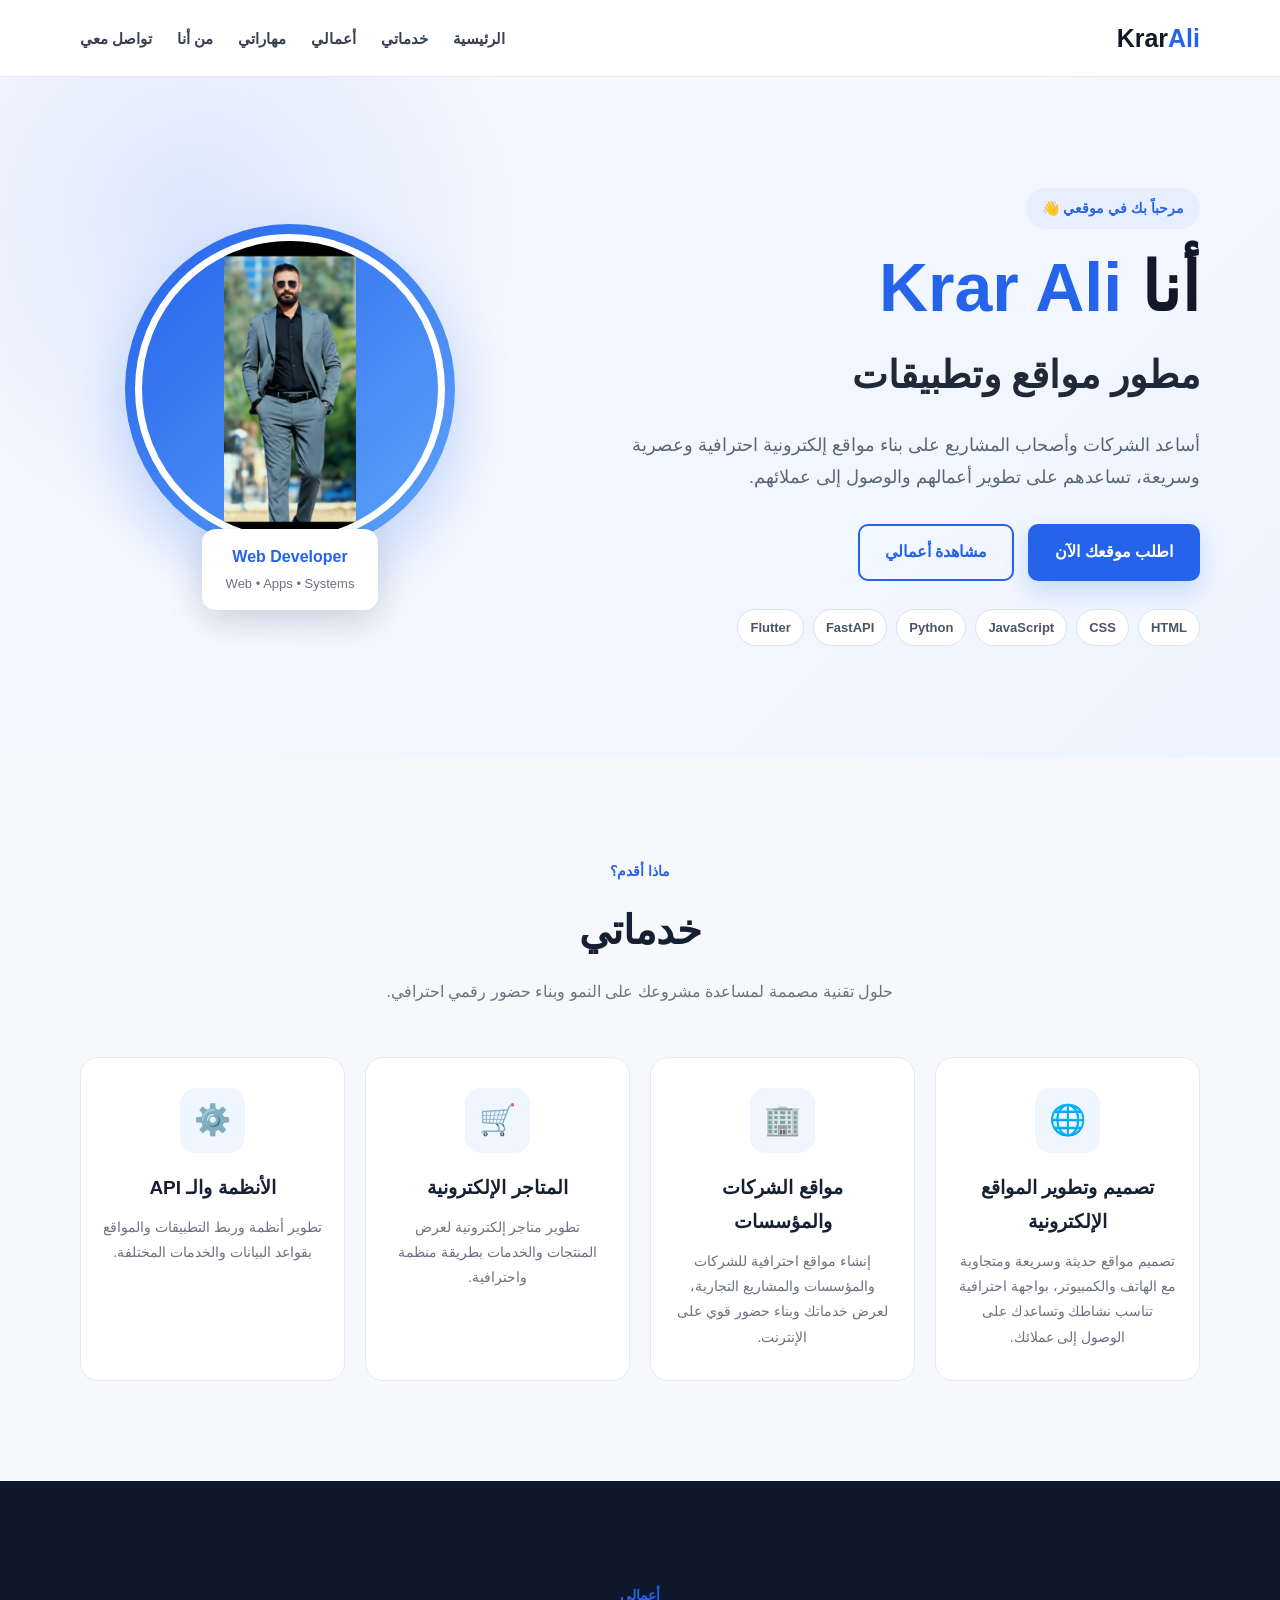
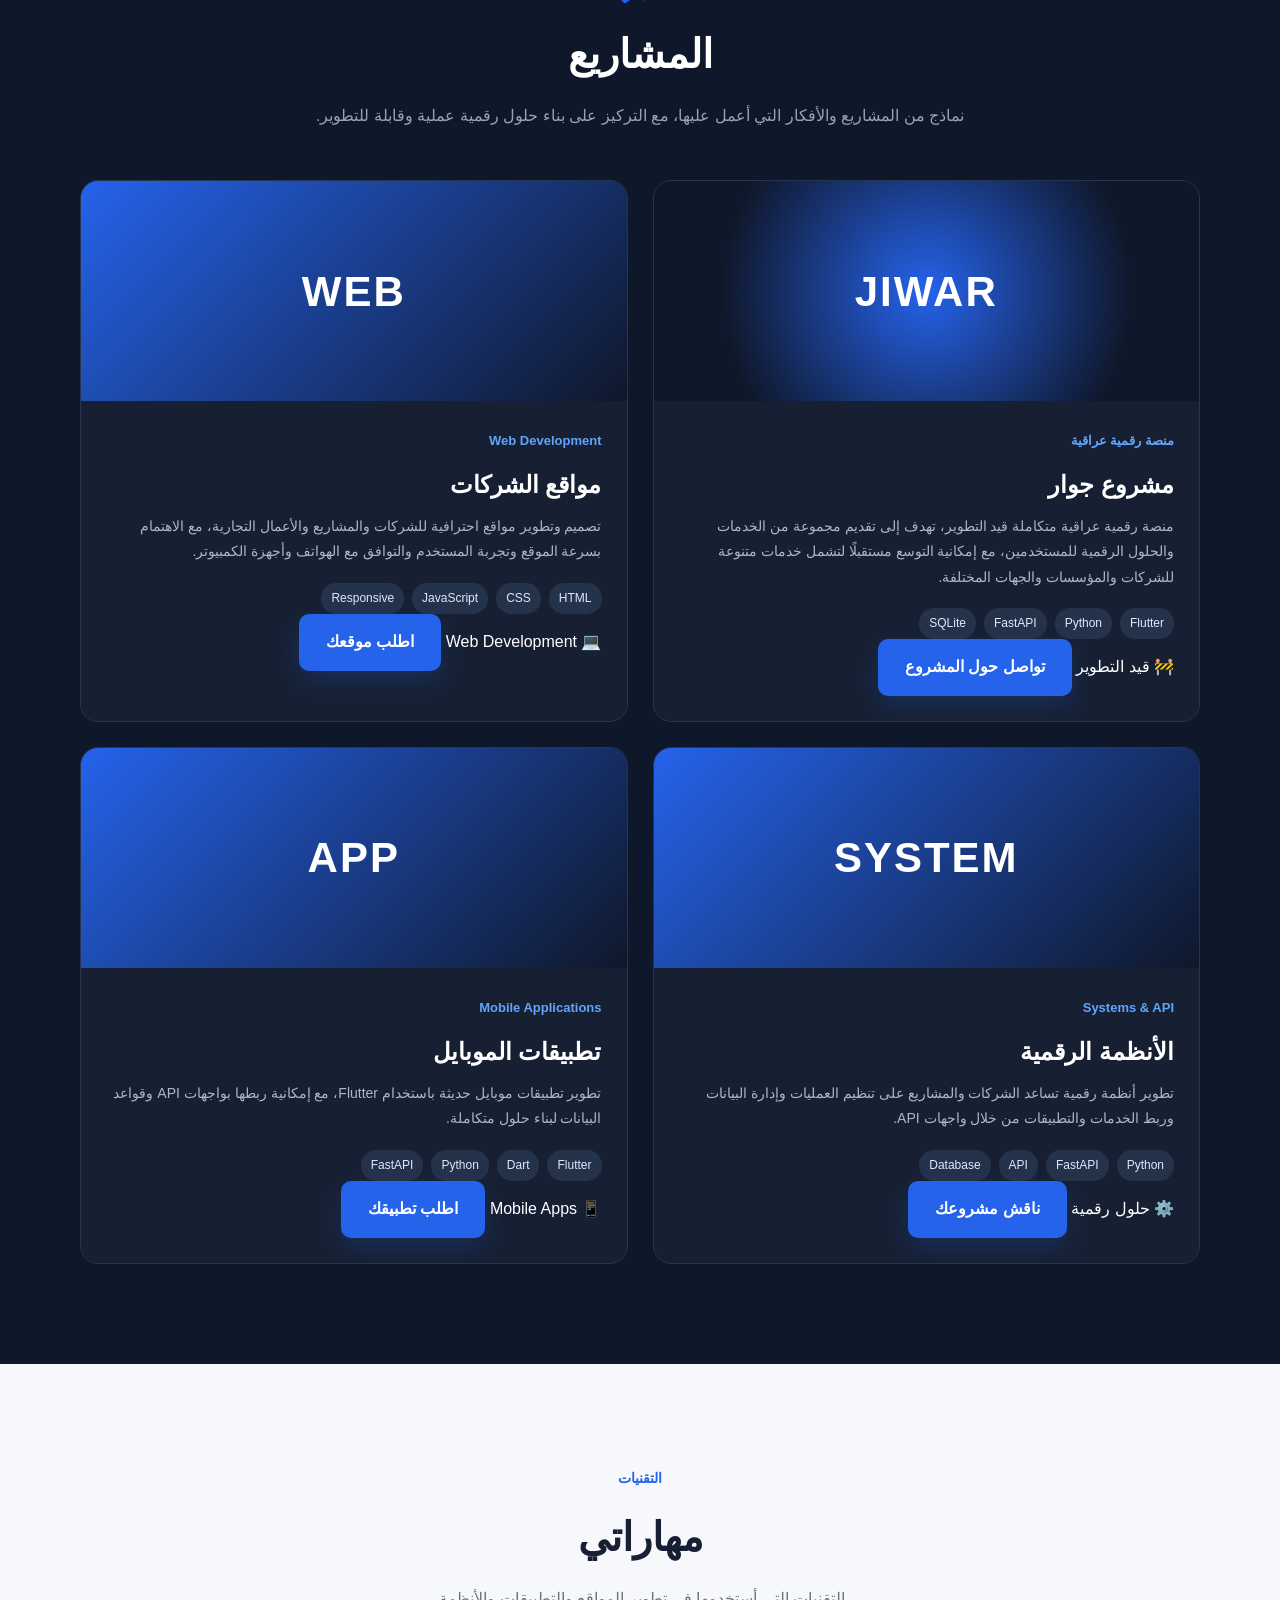
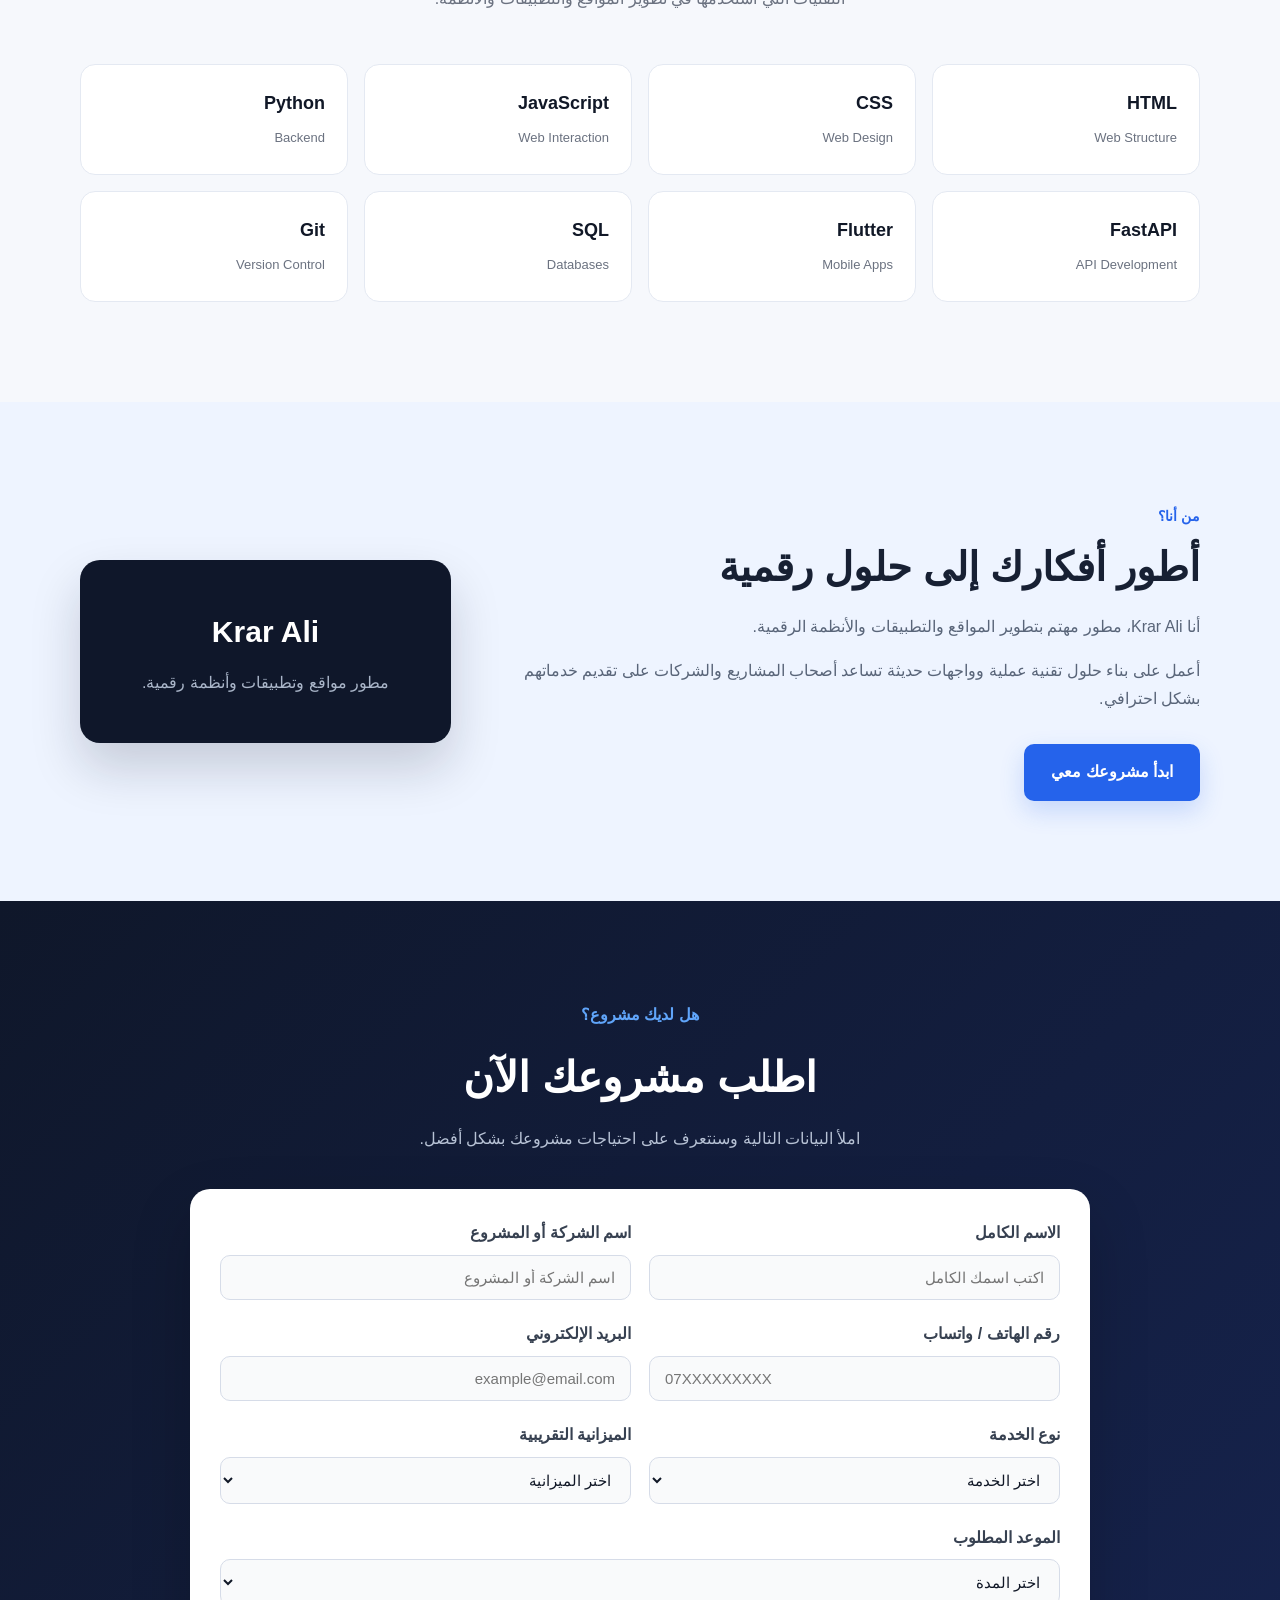
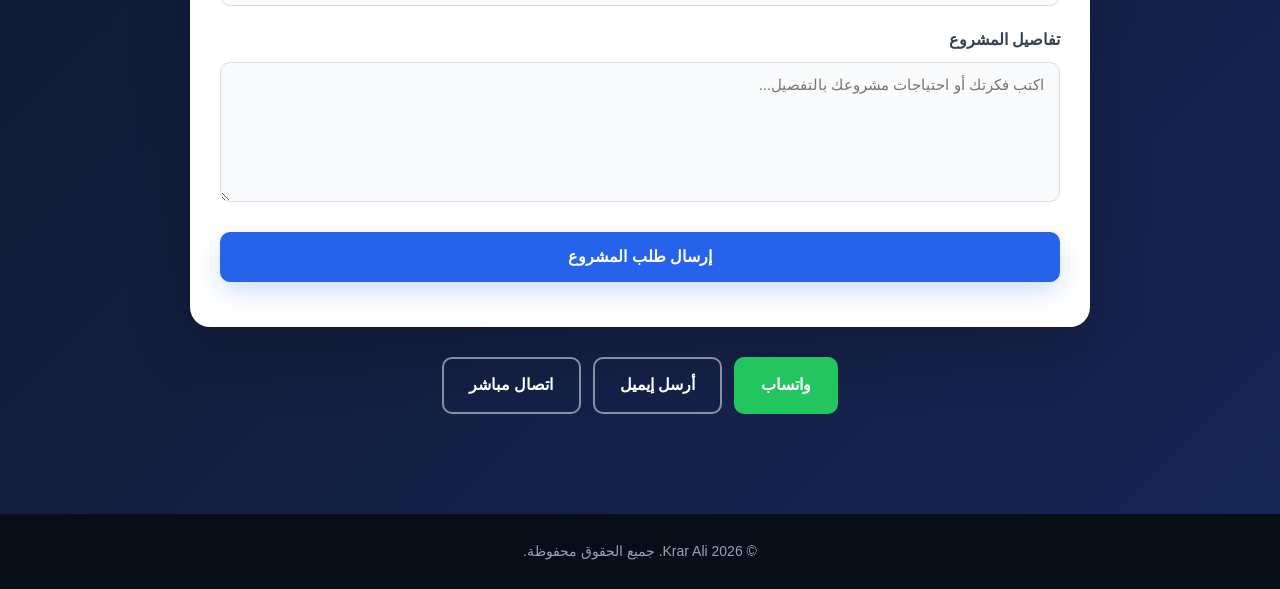
==== commit e6f8a605: "Update portfolio and backup system" ====
--- a/index.html
+++ b/index.html
@@ -147,6 +147,7 @@
 
                 <div class="services-grid">
 
+                    <!-- الخدمة الأولى -->
                     <article class="service-card">
 
                         <div class="service-icon">
@@ -154,17 +155,18 @@
                         </div>
 
                         <h3>
-                            تصميم وتطوير المواقع
+                            تصميم وتطوير المواقع الإلكترونية
                         </h3>
 
                         <p>
-                            تصميم مواقع حديثة وسريعة ومتجاوبة
-                            مع جميع أحجام الشاشات.
+                            تصميم مواقع حديثة وسريعة ومتجاوبة مع الهاتف والكمبيوتر،
+                            بواجهة احترافية تناسب نشاطك وتساعدك على الوصول إلى عملائك.
                         </p>
 
                     </article>
 
 
+                    <!-- الخدمة الثانية -->
                     <article class="service-card">
 
                         <div class="service-icon">
@@ -172,17 +174,18 @@
                         </div>
 
                         <h3>
-                            مواقع الشركات
+                            مواقع الشركات والمؤسسات
                         </h3>
 
                         <p>
-                            إنشاء مواقع احترافية للشركات والمؤسسات
-                            والمشاريع التجارية.
+                            إنشاء مواقع احترافية للشركات والمؤسسات والمشاريع التجارية،
+                            لعرض خدماتك وبناء حضور قوي على الإنترنت.
                         </p>
 
                     </article>
 
 
+                    <!-- الخدمة الثالثة -->
                     <article class="service-card">
 
                         <div class="service-icon">
@@ -201,6 +204,7 @@
                     </article>
 
 
+                    <!-- الخدمة الرابعة -->
                     <article class="service-card">
 
                         <div class="service-icon">
@@ -241,7 +245,8 @@
                     </h2>
 
                     <p>
-                        نماذج من المشاريع والأفكار التي أعمل عليها.
+                        نماذج من المشاريع والأفكار التي أعمل عليها،
+                        مع التركيز على بناء حلول رقمية عملية وقابلة للتطوير.
                     </p>
 
                 </div>
@@ -249,6 +254,7 @@
 
                 <div class="projects-grid">
 
+                    <!-- مشروع جوار -->
                     <article class="project-card">
 
                         <div class="project-image project-jiwar">
@@ -263,7 +269,7 @@
                         <div class="project-content">
 
                             <span class="project-category">
-                                منصة رقمية
+                                منصة رقمية عراقية
                             </span>
 
                             <h3>
@@ -271,8 +277,11 @@
                             </h3>
 
                             <p>
-                                منصة رقمية عراقية متكاملة قيد التطوير
-                                لتقديم مجموعة من الخدمات والحلول الرقمية.
+                                منصة رقمية عراقية متكاملة قيد التطوير،
+                                تهدف إلى تقديم مجموعة من الخدمات والحلول
+                                الرقمية للمستخدمين، مع إمكانية التوسع
+                                مستقبلًا لتشمل خدمات متنوعة للشركات
+                                والمؤسسات والجهات المختلفة.
                             </p>
 
                             <div class="project-tags">
@@ -289,6 +298,25 @@
                                     FastAPI
                                 </span>
 
+                                <span>
+                                    SQLite
+                                </span>
+
+                            </div>
+
+                            <div class="project-actions">
+
+                                <span class="project-status">
+                                    🚧 قيد التطوير
+                                </span>
+
+                                <a
+                                    href="#contact"
+                                    class="btn btn-primary"
+                                >
+                                    تواصل حول المشروع
+                                </a>
+
                             </div>
 
                         </div>
@@ -296,6 +324,7 @@
                     </article>
 
 
+                    <!-- مواقع الشركات -->
                     <article class="project-card">
 
                         <div class="project-image">
@@ -319,7 +348,9 @@
 
                             <p>
                                 تصميم وتطوير مواقع احترافية للشركات
-                                والمشاريع والأعمال التجارية.
+                                والمشاريع والأعمال التجارية، مع الاهتمام
+                                بسرعة الموقع وتجربة المستخدم والتوافق
+                                مع الهواتف وأجهزة الكمبيوتر.
                             </p>
 
                             <div class="project-tags">
@@ -335,6 +366,161 @@
                                 <span>
                                     JavaScript
                                 </span>
+
+                                <span>
+                                    Responsive
+                                </span>
+
+                            </div>
+
+                            <div class="project-actions">
+
+                                <span class="project-status">
+                                    💻 Web Development
+                                </span>
+
+                                <a
+                                    href="#contact"
+                                    class="btn btn-primary"
+                                >
+                                    اطلب موقعك
+                                </a>
+
+                            </div>
+
+                        </div>
+
+                    </article>
+
+
+                    <!-- مشروع ثالث -->
+                    <article class="project-card">
+
+                        <div class="project-image">
+
+                            <span>
+                                SYSTEM
+                            </span>
+
+                        </div>
+
+
+                        <div class="project-content">
+
+                            <span class="project-category">
+                                Systems & API
+                            </span>
+
+                            <h3>
+                                الأنظمة الرقمية
+                            </h3>
+
+                            <p>
+                                تطوير أنظمة رقمية تساعد الشركات والمشاريع
+                                على تنظيم العمليات وإدارة البيانات وربط
+                                الخدمات والتطبيقات من خلال واجهات API.
+                            </p>
+
+                            <div class="project-tags">
+
+                                <span>
+                                    Python
+                                </span>
+
+                                <span>
+                                    FastAPI
+                                </span>
+
+                                <span>
+                                    API
+                                </span>
+
+                                <span>
+                                    Database
+                                </span>
+
+                            </div>
+
+                            <div class="project-actions">
+
+                                <span class="project-status">
+                                    ⚙️ حلول رقمية
+                                </span>
+
+                                <a
+                                    href="#contact"
+                                    class="btn btn-primary"
+                                >
+                                    ناقش مشروعك
+                                </a>
+
+                            </div>
+
+                        </div>
+
+                    </article>
+
+
+                    <!-- مشروع رابع -->
+                    <article class="project-card">
+
+                        <div class="project-image">
+
+                            <span>
+                                APP
+                            </span>
+
+                        </div>
+
+
+                        <div class="project-content">
+
+                            <span class="project-category">
+                                Mobile Applications
+                            </span>
+
+                            <h3>
+                                تطبيقات الموبايل
+                            </h3>
+
+                            <p>
+                                تطوير تطبيقات موبايل حديثة باستخدام Flutter،
+                                مع إمكانية ربطها بواجهات API وقواعد البيانات
+                                لبناء حلول متكاملة.
+                            </p>
+
+                            <div class="project-tags">
+
+                                <span>
+                                    Flutter
+                                </span>
+
+                                <span>
+                                    Dart
+                                </span>
+
+                                <span>
+                                    Python
+                                </span>
+
+                                <span>
+                                    FastAPI
+                                </span>
+
+                            </div>
+
+                            <div class="project-actions">
+
+                                <span class="project-status">
+                                    📱 Mobile Apps
+                                </span>
+
+                                <a
+                                    href="#contact"
+                                    class="btn btn-primary"
+                                >
+                                    اطلب تطبيقك
+                                </a>
 
                             </div>
 
--- a/style.css
+++ b/style.css
@@ -225,7 +225,7 @@
 .profile-image {
     width: 100%;
     height: 100%;
-    object-fit: cover;
+    object-fit: contain;
     border-radius: 50%;
     border: 7px solid white;
 }
